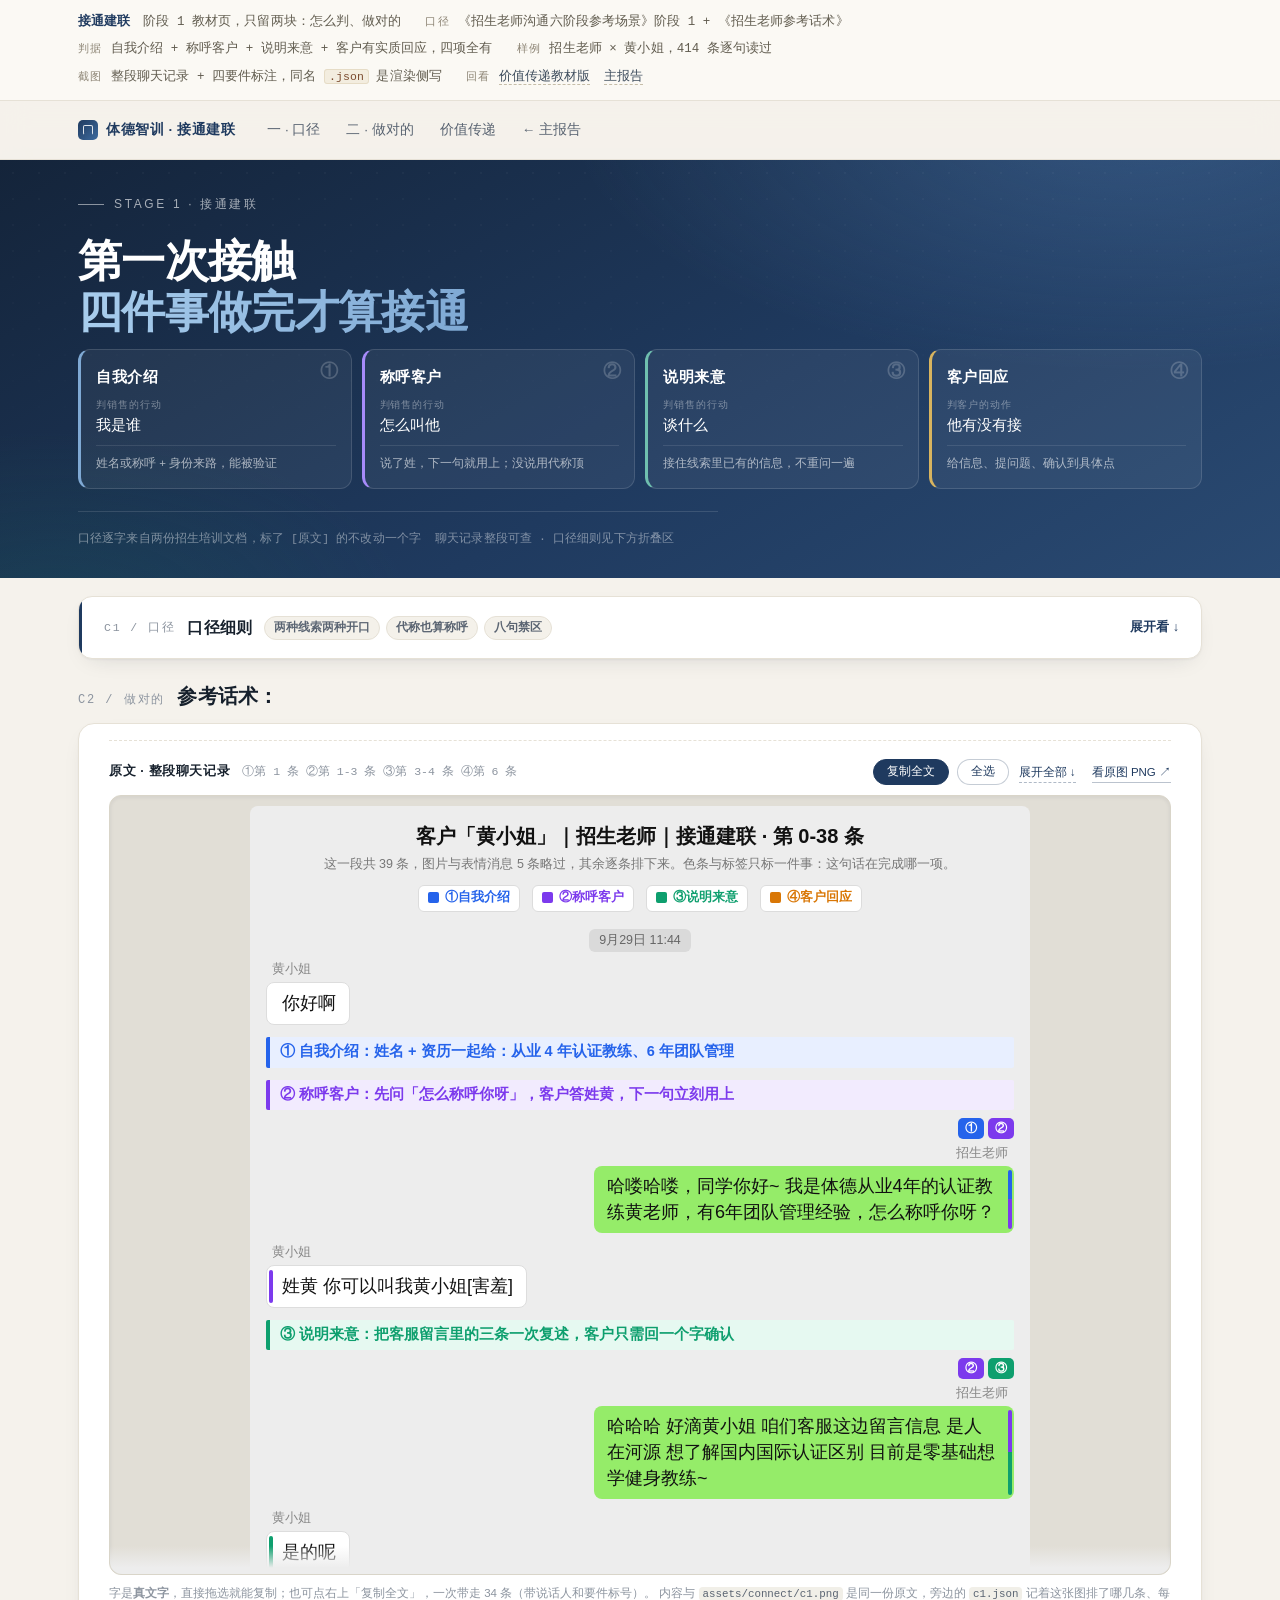
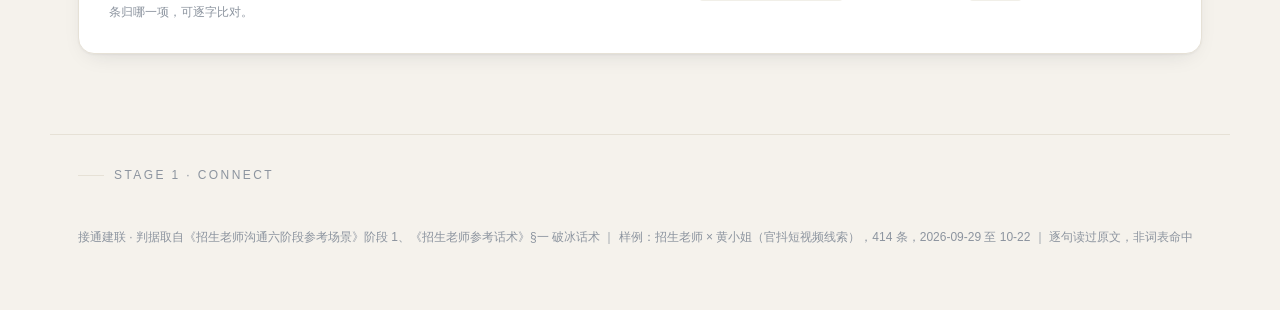
==== index.html @ c27f4624 "chore: 初始提交，包含案例展示页面与素材" ====
<!DOCTYPE html>
<html lang="zh-CN">
<head>
<meta charset="UTF-8">
<meta name="viewport" content="width=device-width, initial-scale=1">
<title>接通建联｜体德智训 · 阶段 1</title>
<meta name="description" content="接通建联教材版：四要件怎么判（自我介绍 / 称呼客户 / 说明来意 / 客户回应）+ 一组从头看到尾的原文案例，聊天记录整段标色，逐字可查。">
<link rel="stylesheet" href="assets/style.css?v=10">
<link rel="stylesheet" href="assets/manual.css?v=2">
<link rel="stylesheet" href="assets/livechat.css?v=5">
<link rel="stylesheet" href="assets/connect.css?v=4">
</head>
<body>

<div class="prov">
  <div class="prov-in">
    <p><span class="seg"><b>接通建联</b>　阶段 1 教材页，只留两块：怎么判、做对的</span><span class="seg"><em>口径</em>《招生老师沟通六阶段参考场景》阶段 1 + 《招生老师参考话术》</span></p>
    <p><span class="seg"><em>判据</em>自我介绍 + 称呼客户 + 说明来意 + 客户有实质回应，四项全有</span><span class="seg"><em>样例</em>招生老师 × 黄小姐，414 条逐句读过</span></p>
    <p><span class="seg"><em>截图</em>整段聊天记录 + 四要件标注，同名 <code>.json</code> 是渲染侧写</span><span class="seg"><em>回看</em><a href="口径与范本.html">价值传递教材版</a><a href="index.html">主报告</a></span></p>
  </div>
</div>

<nav class="nav">
  <div class="nav-in">
    <div class="nav-brand"><i></i><span>体德智训 · 接通建联</span></div>
    <div class="nav-links">
      <a href="#c-rule">一 · 口径</a>
      <a href="#c-good">二 · 做对的</a>
      <a href="价值传递(可用于案例分享).html"> 价值传递</a>
      <a href="index.html">← 主报告</a>
    </div>
  </div>
  <div class="nav-progress"></div>
</nav>

<header class="hero hero-c">
  <div class="hero-in">
    <div class="eyebrow">Stage 1 · 接通建联</div>
    <h1>第一次接触<br><em>四件事做完才算接通</em></h1>
    <p class="sub"></p>
    <div class="stage4">      <div class="st s1"><span class="stn">①</span><b>自我介绍</b>
        <span class="stk">判销售的行动</span><p>我是谁</p>
        <span class="stq">姓名或称呼 + 身份来路，能被验证</span></div>
      <div class="st s2"><span class="stn">②</span><b>称呼客户</b>
        <span class="stk">判销售的行动</span><p>怎么叫他</p>
        <span class="stq">说了姓，下一句就用上；没说用代称顶</span></div>
      <div class="st s3"><span class="stn">③</span><b>说明来意</b>
        <span class="stk">判销售的行动</span><p>谈什么</p>
        <span class="stq">接住线索里已有的信息，不重问一遍</span></div>
      <div class="st s4"><span class="stn">④</span><b>客户回应</b>
        <span class="stk">判客户的动作</span><p>他有没有接</p>
        <span class="stq">给信息、提问题、确认到具体点</span></div>
    </div>
    <div class="hero-meta"><span>口径逐字来自两份招生培训文档，标了 [原文] 的不改动一个字</span><span>聊天记录整段可查 · 口径细则见下方折叠区</span></div>
  </div>
</header>

<section class="sec" id="c-rule">
<details class="cc-fold rv" id="ccFold">
<summary class="cc-fold-sum">
<span class="ccf-no">C1 / 口径</span>
<span class="ccf-t">口径细则</span>
<span class="ccf-chips"><b>两种线索两种开口</b><b>代称也算称呼</b><b>八句禁区</b></span>
<span class="ccf-act"><span class="t1">展开看 ↓</span><span class="t2">收起 ↑</span></span>
</summary>
<div class="cc-fold-body">

<div class="rv cc-part">
  <h3>两种线索，两种开口</h3>
  <p>两类线索的差别只有一处：<b>开口时「已知信息」的多少</b>。用错类型最典型的症状，
  就是客户已经说过三遍的信息被问第四遍。</p>

  <div class="cc-lead2">
    <div class="l2"><span class="l2t">直接线索 · 陌生</span>
      <p class="l2q">哈喽，你好！我是体德从业7年的健身教练x老师，有一线带训+健身房管理经验，国职+NASM双认证教练，怎么称呼你啊 同学？</p>
      <p class="l2q">哈喽，你好！我是体德智训负责招生+就业指导的x老师，看到你有咨询意向，咱们主要是想了解这边的环境、课程内容、证书区别、价格、吃住安排、还是就业方面呢？我先挑你感兴趣的讲。</p>
      <p class="l2n">自我介绍带资历 + 问称呼 + 给选项让客户挑切入点，①②③ 全靠这一句立起来。</p></div>
    <div class="l2 l2b"><span class="l2t">私域转接 · 已聊过</span>
      <p class="l2q">先看转接前的聊天记录。顺着用户原有意向承接沟通，不要重复问用户已经说过的信息，不从头开始打招呼问好，有前端沟通的铺垫可直入主题。</p>
      <p class="l2n">③ 的重点变成<b>复述已知 + 确认</b>，不是问一遍。两类都要说明来意，
      但说什么算说明来意不一样。</p></div>
  </div>
</div>

<div class="rv cc-part">
  <h3>客户不报名字：代称也算称呼</h3>
  <p>② 判的是<b>「有没有给客户一个称呼」</b>，不是「有没有问到真名」。问了客户不肯说、或者回一句「随便」，
  再追就成了盘问。这时换一个代称接着聊，② 照样成立。</p>

  <ul class="cc-alias">
    <li>同学</li><li>铁子</li><li>好兄弟</li><li>宝子</li><li>姐妹</li>
  </ul>

  <div class="cc-vs">
    <div class="vs vs-y"><span class="vst">算</span>
      <p>客户没给名字（或只说「随便」），销售用一个代称<b>从头叫到尾</b></p></div>
    <div class="vs vs-n"><span class="vst">不算</span>
      <p>客户说了「姓黄」，下一句还叫「同学」——<b>没接住客户给的信息</b></p></div>
  </div>

  <p class="cc-fine">代称只顶替<b>「客户没说」</b>这一种情况；说过了就必须用上，这是 ② 的要害。
  全程只用同一个，一句「宝子」一句「姐妹」来回换，显得没在听；选词跟客户的年纪、语气对上即可——
  「铁子」「好兄弟」偏熟络，「同学」「宝子」「姐妹」偏轻。<br>
  <b>来源</b>：这一条是 2026-11-10 补充确认的团队口径，两份培训文档里没有原文，按约定执行。</p>
</div>

<div class="rv cc-part">
  <h3>八句禁区</h3>
  <p>文档原话：这类话术带有催促、质问感，容易给陌生客户造成压迫感，引发反感、拉黑，
  新人尤其注意避开。开场与客户沉默唤醒，都要规避。</p>
  <ul class="cc-ban">
    <li>喂喂喂，还了解吗？</li>
    <li>吱一声啊</li>
    <li>还在吗</li>
    <li>说句话呀</li>
    <li>在不在？看到回一下</li>
    <li>怎么不说话了？还考虑吗？</li>
    <li class="b2">发 无语 / 流汗 / 狗头 等不礼貌的表情</li>
  </ul>
  <p class="cc-fine">原文列了 6 句 + 一类表情。判违规看的是<b>意图</b>不是原句——
  「在吗」「哈喽？」「？？」这类追问同一件事的，都属于同一类。这一条是<b>一票否决</b>性质：
  四要件全齐但用了禁区话术，不算做得好。</p>
</div>
</div>
</details>
</section>

<section class="sec" id="c-good">
<div class="sec-head rv"><div class="sec-no">C2 / 做对的</div>
<h2>参考话术：</h2></div>




<article id="c1" class="qcard cc-case rv">

<figure class="mcase-shot cclive" id="live1">
<input type="checkbox" id="sw1" class="swchk">
<div class="shotbar"><span class="sbt">原文 · 整段聊天记录</span><span class="sbd">①第 1 条 ②第 1-3 条 ③第 3-4 条 ④第 6 条</span>
<a class="shotopen" href="assets/connect/c1.png" target="_blank" rel="noopener">看原图 PNG ↗</a>
<div class="cl-tools">
<button type="button" class="lcb lcb1" data-lc="chat1">复制全文</button>
<button type="button" class="lcb" data-lcsel="chat1">全选</button>
<label class="swtoggle" for="sw1"><span class="t1">展开全部 ↓</span><span class="t2">收起 ↑</span></label>
</div></div>
<div class="cl-wrap"><div class="shotwin"><div class="cl-chat" id="chat1" data-cc-head="招生老师 × 黄小姐｜接通建联 · 第 0-38 条（34 条原文）&#10;〔①②③④ = 自我介绍／称呼客户／说明来意／客户回应〕">
<div class="cl-title">客户「黄小姐」｜招生老师｜接通建联 · 第 0-38 条</div>
<div class="cl-sub">这一段共 39 条，图片与表情消息 5 条略过，其余逐条排下来。色条与标签只标一件事：这句话在完成哪一项。</div>
<div class="cl-legend"><span class="cl-lg"><i style="background:#2563EB"></i><b style="color:#2563EB">①自我介绍</b></span><span class="cl-lg"><i style="background:#7C3AED"></i><b style="color:#7C3AED">②称呼客户</b></span><span class="cl-lg"><i style="background:#0E9F6E"></i><b style="color:#0E9F6E">③说明来意</b></span><span class="cl-lg"><i style="background:#D97706"></i><b style="color:#D97706">④客户回应</b></span></div>
<div class="cl-body">
<div class="cl-time"><span>9月29日 11:44</span></div>
<div class="cl-msg c" data-who="黄小姐" data-k=""><div class="cl-nm">黄小姐</div><div class="cl-bub"><i class="cl-bar" style="background:transparent"></i><span class="cl-txt">你好啊</span></div></div>
<div class="cl-band" style="background:#E8EFFF;border-left-color:#2563EB;color:#2563EB">① 自我介绍：姓名 + 资历一起给：从业 4 年认证教练、6 年团队管理</div>
<div class="cl-band" style="background:#F2EBFE;border-left-color:#7C3AED;color:#7C3AED">② 称呼客户：先问「怎么称呼你呀」，客户答姓黄，下一句立刻用上</div>
<div class="cl-msg s" data-who="招生老师" data-k="12"><div class="cl-chips"><span class="cl-chip" style="background:#2563EB">①</span><span class="cl-chip" style="background:#7C3AED">②</span></div><div class="cl-nm">招生老师</div><div class="cl-bub"><i class="cl-bar" style="background:linear-gradient(#2563EB 0 50%,#7C3AED 50% 100%)"></i><span class="cl-txt">哈喽哈喽，同学你好~ 我是体德从业4年的认证教练黄老师，有6年团队管理经验，怎么称呼你呀？</span></div></div>
<div class="cl-msg c" data-who="黄小姐" data-k="2"><div class="cl-nm">黄小姐</div><div class="cl-bub"><i class="cl-bar" style="background:#7C3AED"></i><span class="cl-txt">姓黄 你可以叫我黄小姐[害羞]</span></div></div>
<div class="cl-band" style="background:#E6F9F1;border-left-color:#0E9F6E;color:#0E9F6E">③ 说明来意：把客服留言里的三条一次复述，客户只需回一个字确认</div>
<div class="cl-msg s" data-who="招生老师" data-k="23"><div class="cl-chips"><span class="cl-chip" style="background:#7C3AED">②</span><span class="cl-chip" style="background:#0E9F6E">③</span></div><div class="cl-nm">招生老师</div><div class="cl-bub"><i class="cl-bar" style="background:linear-gradient(#7C3AED 0 50%,#0E9F6E 50% 100%)"></i><span class="cl-txt">哈哈哈 好滴黄小姐 咱们客服这边留言信息 是人在河源 想了解国内国际认证区别 目前是零基础想学健身教练~</span></div></div>
<div class="cl-msg c" data-who="黄小姐" data-k="3"><div class="cl-nm">黄小姐</div><div class="cl-bub"><i class="cl-bar" style="background:#0E9F6E"></i><span class="cl-txt">是的呢</span></div></div>
<div class="cl-msg s" data-who="招生老师" data-k=""><div class="cl-nm">招生老师</div><div class="cl-bub"><i class="cl-bar" style="background:transparent"></i><span class="cl-txt">可以呢 你平时有健身的习惯不？健身多久啦~</span></div></div>
<div class="cl-band" style="background:#FFF4DF;border-left-color:#D97706;color:#D97706">④ 客户回应：不是「嗯哦」，是确认完自己抛出问题</div>
<div class="cl-msg c" data-who="黄小姐" data-k="4"><div class="cl-chips"><span class="cl-chip" style="background:#D97706">④</span></div><div class="cl-nm">黄小姐</div><div class="cl-bub"><i class="cl-bar" style="background:#D97706"></i><span class="cl-txt">你们从零基础到拿证需要多久</span></div></div>
<div class="cl-note">【结论】四要件在开场 6 句内全部成立：第 1 句自我介绍 + 问称呼，第 3 句用上客户给的姓、同时把留言三条复述确认，第 6 句客户自己抛问题——建联结束，需求沟通开始。</div>
</div>
</div></div><i class="cl-fade" aria-hidden="true"></i></div>
<div class="qshot-cap">字是<b>真文字</b>，直接拖选就能复制；也可点右上「复制全文」，一次带走 34 条（带说话人和要件标号）。
内容与 <code>assets/connect/c1.png</code> 是同一份原文，旁边的 <code>c1.json</code> 记着这张图排了哪几条、每条归哪一项，可逐字比对。</div>
</figure>
</article>

</section>

<footer class="foot">
  <div class="eyebrow">Stage 1 · Connect</div>
  <p>接通建联 · 判据取自《招生老师沟通六阶段参考场景》阶段 1、《招生老师参考话术》§一 破冰话术 ｜ 样例：招生老师 × 黄小姐（官抖短视频线索），414 条，2026-09-29 至 10-22 ｜ 逐句读过原文，非词表命中</p>
</footer>

<div class="lb" id="lb">
  <button class="lb-close" aria-label="关闭">×</button>
  <img id="lbImg" alt="">
  <div class="lb-cap" id="lbCap"></div>
</div>

<script src="assets/app.js?v=10"></script>
<script src="assets/livechat.js?v=5"></script>
<script>
/* 顶部导航「一 · 口径」指向 #c-rule，而那一块默认是折着的。
   点导航要能直接看到内容，所以落到这个锚点时自动展开一次；
   手动收起后不再抢着打开（只在 hash 变化时触发）。 */
(function () {
  var d = document.getElementById('ccFold');
  if (!d) return;
  function sync() {
    if (location.hash === '#c-rule') d.open = true;
  }
  sync();
  window.addEventListener('hashchange', sync);
})();
</script>
</body>
</html>
---- assets/style.css ----
/* 体德智训 · 销售对话质检报告 */
:root {
  --bg: #F5F2EC;
  --paper: #FFFFFF;
  --ink: #16202C;
  --ink2: #5A6472;
  --ink3: #8C949F;
  --navy: #1F3A5F;
  --navy2: #2C527F;
  --red: #A33F31;
  --redbg: #FAF0ED;
  --green: #17695F;
  --greenbg: #ECF4F1;
  --amber: #8A6A1F;
  --amberbg: #FBF4E4;
  --line: #E6E1D6;
  --line2: #EFEBE2;
  --shadow: 0 1px 2px rgba(22,32,44,.04), 0 8px 24px -12px rgba(22,32,44,.18);
  --radius: 14px;
  --mono: "SF Mono", "JetBrains Mono", Consolas, "Courier New", monospace;
}

* { box-sizing: border-box; }

html { scroll-behavior: smooth; scroll-padding-top: 76px; }

body {
  margin: 0;
  overflow-x: hidden;
  background: var(--bg);
  color: var(--ink);
  font-family: "PingFang SC", "Hiragino Sans GB", "Microsoft YaHei", "Source Han Sans SC", "Noto Sans CJK SC", sans-serif;
  font-size: 15px;
  line-height: 1.75;
  -webkit-font-smoothing: antialiased;
  text-rendering: optimizeLegibility;
}

::selection { background: #C9D8E8; }

/* ---------- 顶部导航 ---------- */
.nav {
  position: sticky; top: 0; z-index: 60;
  background: rgba(245,242,236,.86);
  backdrop-filter: saturate(180%) blur(14px);
  -webkit-backdrop-filter: saturate(180%) blur(14px);
  border-bottom: 1px solid var(--line);
}
.nav-in {
  max-width: 1180px; margin: 0 auto; padding: 0 28px;
  height: 58px; display: flex; align-items: center; gap: 8px; min-width: 0;
}
.nav-brand {
  font-size: 13.5px; font-weight: 700; letter-spacing: .04em;
  color: var(--navy); white-space: nowrap; margin-right: 12px;
  display: flex; align-items: center; gap: 8px; flex: 0 0 auto;
}
.nav-brand i {
  width: 20px; height: 20px; border-radius: 5px; display: inline-block;
  background: linear-gradient(135deg, var(--navy), #3E6B9E);
  position: relative;
}
.nav-brand i::after {
  content: ""; position: absolute; inset: 5px; border-radius: 2px;
  border: 1.5px solid rgba(255,255,255,.85); border-bottom-color: transparent;
}
.nav-links { display: flex; gap: 2px; overflow-x: auto; scrollbar-width: none; min-width: 0; flex: 1 1 auto; }
.nav-links::-webkit-scrollbar { display: none; }
.nav-links a {
  font-size: 13.5px; color: var(--ink2); text-decoration: none;
  padding: 6px 12px; border-radius: 8px; white-space: nowrap;
  transition: background .18s, color .18s;
}
.nav-links a:hover { background: rgba(31,58,95,.07); color: var(--navy); }
.nav-links a.on { background: var(--navy); color: #fff; }
.nav-progress {
  position: absolute; left: 0; bottom: -1px; height: 2px;
  background: linear-gradient(90deg, var(--navy), #5B8CC4);
  width: 0; transition: width .1s linear;
}

/* ---------- 封面 ---------- */
.hero {
  position: relative; overflow: hidden;
  background:
    radial-gradient(900px 420px at 88% -12%, rgba(107,158,214,.28), transparent 62%),
    radial-gradient(600px 300px at 4% 108%, rgba(23,105,95,.22), transparent 60%),
    linear-gradient(150deg, #14243A 0%, #1F3A5F 58%, #2A4A72 100%);
  color: #fff;
  padding: 86px 28px 74px;
}
.hero::before {
  content: ""; position: absolute; inset: 0;
  background-image: radial-gradient(rgba(255,255,255,.16) 1px, transparent 1px);
  background-size: 26px 26px; opacity: .35;
  mask-image: linear-gradient(180deg, rgba(0,0,0,.6), transparent 72%);
  -webkit-mask-image: linear-gradient(180deg, rgba(0,0,0,.6), transparent 72%);
}
.hero-in { position: relative; max-width: 1124px; margin: 0 auto; }
.eyebrow {
  font-size: 12px; letter-spacing: .22em; text-transform: uppercase;
  color: rgba(255,255,255,.62); margin-bottom: 20px;
  display: flex; align-items: center; gap: 10px;
}
.eyebrow::before {
  content: ""; width: 26px; height: 1px; background: rgba(255,255,255,.5);
}
.hero h1 {
  font-size: clamp(34px, 4.4vw, 54px); line-height: 1.16; margin: 0 0 20px;
  font-weight: 800; letter-spacing: -.015em;
}
.hero h1 em {
  font-style: normal; color: #9DC3E8;
  background: linear-gradient(90deg, #A8CDED, #7FA9D4);
  -webkit-background-clip: text; background-clip: text; -webkit-text-fill-color: transparent;
}
.hero .sub {
  font-size: 16.5px; line-height: 1.85; color: rgba(255,255,255,.76);
  max-width: 640px; margin: 0 0 40px;
}
.hero-stats {
  display: grid; grid-template-columns: repeat(4, 1fr); gap: 1px;
  background: rgba(255,255,255,.14); border: 1px solid rgba(255,255,255,.14);
  border-radius: 12px; overflow: hidden; max-width: 760px;
}
.hero-stats div {
  background: rgba(10,22,38,.42); padding: 20px 22px;
}
.hero-stats b {
  display: block; font-size: 30px; font-weight: 800; letter-spacing: -.02em;
  font-variant-numeric: tabular-nums; line-height: 1.2; color: #fff;
}
.hero-stats span { font-size: 12.5px; color: rgba(255,255,255,.6); letter-spacing: .04em; }
.hero-quote {
  margin-top: 46px; padding-left: 20px; border-left: 2px solid rgba(157,195,232,.55);
  font-size: 17px; line-height: 1.9; color: rgba(255,255,255,.92); max-width: 700px;
}
.hero-quote b { color: #fff; font-weight: 700; }
.hero-meta {
  margin-top: 30px; padding-top: 18px; border-top: 1px solid rgba(255,255,255,.12);
  font-size: 11.5px; color: rgba(255,255,255,.44); line-height: 1.9;
  font-family: var(--mono); letter-spacing: .01em; max-width: 640px;
  display: flex; gap: 14px; flex-wrap: wrap;
}
.hero-meta span { white-space: nowrap; }

/* ---------- 章节 ---------- */
.sec { max-width: 1180px; margin: 0 auto; padding: 76px 28px 20px; }
.sec-head { margin-bottom: 34px; }
.sec-no {
  font-family: var(--mono); font-size: 12px; letter-spacing: .16em;
  color: var(--ink3); margin-bottom: 10px;
}
.sec h2 {
  font-size: clamp(25px, 2.6vw, 33px); margin: 0 0 12px; font-weight: 800;
  letter-spacing: -.01em; line-height: 1.3; color: var(--ink);
}
.sec .lead {
  font-size: 15.5px; color: var(--ink2); max-width: 780px; margin: 0;
  line-height: 1.9;
}
.sec .lead strong { color: var(--navy); font-weight: 700; }

/* ---------- 通用卡片 ---------- */
.card {
  background: var(--paper); border: 1px solid var(--line);
  border-radius: var(--radius); box-shadow: var(--shadow);
}

/* ---------- 复核方法 ---------- */
.method { display: grid; grid-template-columns: repeat(3, 1fr); gap: 16px; margin-bottom: 26px; }
.method .card { padding: 24px 22px; position: relative; overflow: hidden; }
.method .card::before {
  content: attr(data-n);
  position: absolute; right: 14px; top: 2px;
  font-family: var(--mono); font-size: 54px; font-weight: 700;
  color: var(--navy); opacity: .06; line-height: 1;
}
.method h4 { margin: 0 0 8px; font-size: 15px; color: var(--navy); font-weight: 700; }
.method p { margin: 0; font-size: 13.5px; color: var(--ink2); line-height: 1.8; }

.revoke {
  background: var(--greenbg); border: 1px solid #CFE3DD; border-radius: var(--radius);
  padding: 22px 24px; margin-bottom: 8px;
}
.revoke h4 {
  margin: 0 0 6px; font-size: 14px; color: var(--green); font-weight: 700;
  display: flex; align-items: center; gap: 8px;
}
.revoke h4 .badge {
  background: var(--green); color: #fff; font-size: 11px; padding: 2px 8px;
  border-radius: 20px; font-weight: 600; letter-spacing: .04em;
}
.revoke p { margin: 0; font-size: 13.5px; color: #37544F; line-height: 1.85; }
.revoke ul { margin: 12px 0 0; padding: 0; list-style: none; display: grid; gap: 7px; }
.revoke li { font-size: 13px; color: #3A5B55; line-height: 1.72; padding-left: 18px; position: relative; }
.revoke li::before {
  content: "✓"; position: absolute; left: 0; top: 0; color: var(--green); font-weight: 700;
}
.revoke li b { color: #16443E; }

/* ---------- 问题点分布 ---------- */
.dist-legend {
  display: flex; gap: 18px; align-items: center; font-size: 12px; color: var(--ink3);
  margin: 0 0 14px; flex-wrap: wrap;
}
.dist-legend i {
  display: inline-block; width: 10px; height: 10px; border-radius: 3px; margin-right: 6px;
  vertical-align: -1px;
}
.dist-legend .a { background: linear-gradient(90deg, #8E3A2C, #B9543F); }
.dist-legend .b { background: linear-gradient(90deg, #2E5A8A, #4A7CB0); }
.dist { display: grid; grid-template-columns: 1fr; gap: 8px; margin: 8px 0 30px; }
.dist-row { display: grid; grid-template-columns: 240px 1fr 44px; align-items: center; gap: 14px; }
.dist-row .nm { font-size: 13px; color: var(--ink2); text-align: right; white-space: nowrap; overflow: hidden; text-overflow: ellipsis; }
.dist-row .nm b { color: var(--ink); font-weight: 700; }
.dist-bar { height: 26px; border-radius: 5px; background: var(--line2); overflow: hidden; position: relative; }
.dist-bar i {
  display: block; height: 100%; border-radius: 5px;
  background: linear-gradient(90deg, #2E5A8A, #4A7CB0);
}
.dist-row.hi .dist-bar i { background: linear-gradient(90deg, #8E3A2C, #B9543F); }
.dist-row .vv { font-family: var(--mono); font-size: 13px; font-weight: 700; color: var(--navy); text-align: right; }
.dist-row.hi .vv { color: var(--red); }

/* ---------- 问题点卡片 ---------- */
.plist { display: grid; gap: 14px; }
.pcard { background: var(--paper); border: 1px solid var(--line); border-radius: var(--radius); overflow: hidden; box-shadow: var(--shadow); }
.pcard-h {
  display: grid; grid-template-columns: 56px 1fr auto 26px; align-items: center; gap: 14px;
  padding: 18px 22px; cursor: pointer; user-select: none;
  transition: background .18s;
}
.pcard-h:hover { background: #FBFAF6; }
.pid {
  font-family: var(--mono); font-size: 13px; font-weight: 700; color: #fff;
  background: var(--navy); border-radius: 7px; text-align: center; padding: 5px 0;
  letter-spacing: .02em;
}
.pcard.sev1 .pid { background: var(--red); }
.ptitle { font-size: 16px; font-weight: 700; color: var(--ink); line-height: 1.5; }
.pmeta { display: flex; gap: 8px; align-items: center; flex-wrap: wrap; margin-top: 5px; }
.chip {
  font-size: 11.5px; padding: 2px 9px; border-radius: 20px;
  background: #EFF2F6; color: var(--navy2); font-weight: 600; letter-spacing: .02em;
}
.chip.red { background: #F7E9E6; color: var(--red); }
.chip.gray { background: #F1EFE9; color: var(--ink2); font-weight: 500; }
.pcount { font-family: var(--mono); font-size: 22px; font-weight: 700; color: var(--navy); white-space: nowrap; }
.pcount s { font-size: 11px; text-decoration: none; color: var(--ink3); font-family: inherit; font-weight: 500; margin-left: 3px; }
.pcard.sev1 .pcount { color: var(--red); }
.pcaret {
  width: 22px; height: 22px; border-radius: 50%; background: #F1EFE9;
  display: grid; place-items: center; color: var(--ink2); font-size: 11px;
  transition: transform .25s, background .2s;
}
.pcard.open .pcaret { transform: rotate(180deg); background: var(--navy); color: #fff; }
.pbody { display: none; padding: 0 22px 22px; border-top: 1px solid var(--line2); }
.pcard.open .pbody { display: block; animation: fade .32s ease; }
@keyframes fade { from { opacity: 0; transform: translateY(-4px); } to { opacity: 1; transform: none; } }

.judge {
  font-size: 13px; color: var(--ink2); background: #FBF9F4;
  border-left: 3px solid #D8CFB9; border-radius: 0 8px 8px 0;
  padding: 12px 16px; margin: 16px 0 18px; line-height: 1.85;
}
.judge b { color: var(--navy); }

.case { display: grid; grid-template-columns: 1fr 300px; gap: 22px; padding: 16px 0; border-top: 1px dashed var(--line); align-items: start; }
.case:first-of-type { border-top: none; }
.case > div:first-child { align-self: center; }
.case-meta { display: flex; align-items: center; gap: 10px; margin-bottom: 7px; flex-wrap: wrap; }
.case-no { font-family: var(--mono); font-size: 11.5px; font-weight: 700; color: #fff; background: #7E8A99; padding: 2px 7px; border-radius: 5px; }
.case-who { font-size: 12.5px; color: var(--ink2); line-height: 1.65; word-break: break-word; min-width: 0; }
.case-who b { color: var(--ink); font-weight: 600; }
.cid {
  font-family: var(--mono); font-size: 11px; font-weight: 700; letter-spacing: .02em;
  color: #1F4E79; background: #E9F0F8; border: 1px solid #C9DAEC;
  padding: 1.5px 7px; border-radius: 5px; margin-left: 9px;
  white-space: nowrap; vertical-align: 2px; cursor: help;
}
.cid.warn { color: #8A6318; background: #FBF3E2; border: 1px dashed #E3CFA4; }
.cid.none { color: #8A8A8A; background: #F1F0EC; border: 1px solid #DEDBD3; font-weight: 600; }
.lvl {
  font-size: 11px; font-weight: 700; letter-spacing: .02em; font-family: inherit;
  padding: 1.5px 7px; border-radius: 5px; margin-left: 6px; white-space: nowrap;
  vertical-align: 2px; border: 1px solid transparent;
}
.lvl[data-lv="A"] { color: #2C6B3F; background: #E8F1E4; border-color: #CBE0C4; }
.lvl[data-lv="B"] { color: #1F4E79; background: #E9F0F8; border-color: #C9DAEC; }
.lvl[data-lv="C"] { color: #6B6355; background: #F3F1EA; border-color: #E2DDD0; }
.lvl[data-lv="D"] { color: #A33F31; background: #F7ECEA; border-color: #EBD3CE; }

.case-txt { font-size: 13.5px; line-height: 1.9; color: #2C3644; margin: 0; }
.case-txt mark { background: #FBEDE9; color: var(--red); padding: 0 2px; border-radius: 2px; }
.case-shot {
  border: 1px solid var(--line); border-radius: 10px; overflow: hidden;
  cursor: zoom-in; background: #F8F7F3; position: relative; max-height: 200px;
}
.case-shot::before {
  content: ""; position: absolute; left: 0; right: 0; bottom: 0; height: 64px; z-index: 1;
  background: linear-gradient(180deg, rgba(248,247,243,0), rgba(248,247,243,.92));
  pointer-events: none;
}
.case-shot img { display: block; width: 100%; height: auto; }
.case-shot::after {
  content: "点击放大"; position: absolute; right: 8px; bottom: 8px;
  font-size: 10.5px; color: #fff; background: rgba(22,32,44,.62);
  padding: 2px 7px; border-radius: 4px; opacity: 0; transition: opacity .2s;
}
.case-shot:hover::after { opacity: 1; }

/* ---------- 六阶段 ---------- */
.stages { display: grid; grid-template-columns: repeat(6, 1fr); gap: 16px; margin-bottom: 34px; }
.stage { position: relative; padding: 0; }
.stage-in {
  background: var(--paper); border: 1px solid var(--line); border-radius: 12px;
  padding: 18px 14px 16px; height: 100%; position: relative;
  box-shadow: 0 1px 2px rgba(22,32,44,.04);
}
.stage:not(:last-child) .stage-in::after {
  content: ""; position: absolute; right: -12px; top: 50%; width: 7px; height: 7px;
  border-top: 1.6px solid #B9C2CD; border-right: 1.6px solid #B9C2CD;
  transform: translateY(-50%) rotate(45deg); z-index: 2;
}
.stage-no { font-family: var(--mono); font-size: 11px; color: var(--ink3); letter-spacing: .1em; }
.stage-nm { font-size: 14.5px; font-weight: 700; color: var(--navy); margin: 4px 0 12px; }
.stage-n { font-size: 25px; font-weight: 800; color: var(--ink); font-variant-numeric: tabular-nums; line-height: 1; }
.stage-n s { font-size: 11.5px; font-weight: 500; color: var(--ink3); text-decoration: none; margin-left: 4px; }
.stage-drop { font-size: 11.5px; color: var(--red); margin-top: 6px; font-weight: 600; }
.stage-drop.zero { color: var(--ink3); font-weight: 500; }
.stage-desc { font-size: 11.5px; color: var(--ink2); line-height: 1.65; margin-top: 10px; padding-top: 10px; border-top: 1px dashed var(--line); }

/* ---------- 漏斗 ---------- */
.funnel { background: var(--paper); border: 1px solid var(--line); border-radius: var(--radius); padding: 30px 32px 26px; box-shadow: var(--shadow); margin-bottom: 30px; }
.funnel h3 { margin: 0 0 4px; font-size: 15px; color: var(--ink); font-weight: 700; }
.funnel .hint { font-size: 12.5px; color: var(--ink3); margin: 0 0 24px; }
.fn-row { display: grid; grid-template-columns: 150px 1fr 76px; align-items: center; gap: 16px; margin-bottom: 9px; }
.fn-lbl { font-size: 13px; color: var(--ink2); text-align: right; }
.fn-lbl b { color: var(--ink); font-weight: 700; }
.fn-track { height: 34px; background: #F4F2EC; border-radius: 6px; position: relative; overflow: hidden; }
.fn-fill {
  height: 100%; border-radius: 6px;
  background: linear-gradient(90deg, #234672, #3F6F9F);
  display: flex; align-items: center; justify-content: flex-end;
  color: #fff; font-size: 13px; font-weight: 700; padding-right: 12px;
  font-variant-numeric: tabular-nums;
}
.fn-row.last .fn-fill { background: linear-gradient(90deg, #17695F, #2C8B7E); }
.fn-drop { font-size: 12px; color: var(--red); font-weight: 600; font-variant-numeric: tabular-nums; }
.fn-drop.zero { color: var(--ink3); font-weight: 500; }
.funnel .note {
  margin: 18px 0 0; padding-top: 16px; border-top: 1px dashed var(--line);
  font-size: 13px; color: var(--ink2); line-height: 1.85;
}
.funnel .note b { color: var(--red); }

/* ---------- 结论卡 ---------- */
.concl { display: grid; grid-template-columns: repeat(3, 1fr); gap: 18px; margin-bottom: 36px; }
.concl .card { padding: 26px 24px; display: flex; flex-direction: column; }
.concl .tag { font-family: var(--mono); font-size: 11px; letter-spacing: .1em; color: var(--ink3); margin-bottom: 12px; }
.concl h3 { font-size: 16.5px; margin: 0 0 14px; color: var(--ink); line-height: 1.55; font-weight: 700; }
.concl h3 em { font-style: normal; color: var(--red); }
.concl .big {
  font-size: 40px; font-weight: 800; line-height: 1; letter-spacing: -.02em;
  color: var(--navy); font-variant-numeric: tabular-nums; margin-bottom: 4px;
}
.concl .big s { font-size: 13px; text-decoration: none; font-weight: 500; color: var(--ink3); margin-left: 6px; }
.concl p { font-size: 13.5px; color: var(--ink2); line-height: 1.85; margin: 0 0 14px; }
.concl p:last-child { margin-bottom: 0; }
.concl .split {
  display: grid; grid-template-columns: 1fr 1fr; gap: 12px; margin: 4px 0 16px;
  padding: 14px 0; border-top: 1px dashed var(--line); border-bottom: 1px dashed var(--line);
}
.concl .split div { text-align: center; }
.concl .split b { display: block; font-size: 26px; font-weight: 800; color: var(--navy); font-variant-numeric: tabular-nums; line-height: 1.2; }
.concl .split span { font-size: 11.5px; color: var(--ink3); }
.concl .list { margin: 0; padding: 0; list-style: none; display: grid; gap: 8px; }
.concl .list li { font-size: 13px; color: var(--ink2); line-height: 1.8; padding-left: 16px; position: relative; }
.concl .list li::before { content: ""; position: absolute; left: 0; top: 10px; width: 5px; height: 5px; border-radius: 50%; background: #C0C8D2; }
.concl .list li b { color: var(--ink); font-weight: 600; }

/* ---------- 数据表 ---------- */
.tbl-bar { display: flex; align-items: center; gap: 10px; flex-wrap: wrap; margin-bottom: 14px; }
.fbtn {
  border: 1px solid var(--line); background: var(--paper); color: var(--ink2);
  font-size: 12.5px; padding: 6px 13px; border-radius: 20px; cursor: pointer;
  font-family: inherit; transition: all .16s;
}
.fbtn:hover { border-color: #C3CBD5; color: var(--navy); }
.fbtn.on { background: var(--navy); border-color: var(--navy); color: #fff; font-weight: 600; }
.tbl-bar input {
  margin-left: auto; border: 1px solid var(--line); border-radius: 20px;
  background: var(--paper); padding: 7px 16px; font-size: 13px; font-family: inherit;
  color: var(--ink); width: 210px; outline: none;
}
.tbl-bar input:focus { border-color: #9AB3CE; box-shadow: 0 0 0 3px rgba(31,58,95,.07); }
.tbl-wrap { background: var(--paper); border: 1px solid var(--line); border-radius: var(--radius); overflow-x: auto; box-shadow: var(--shadow); }
.tbl-wrap table { min-width: 620px; }
table { width: 100%; border-collapse: collapse; font-size: 13px; }
thead th {
  background: #FBF9F4; text-align: left; padding: 12px 14px; font-weight: 700;
  color: var(--ink2); font-size: 12px; letter-spacing: .03em;
  border-bottom: 1px solid var(--line); white-space: nowrap; position: sticky; top: 0; z-index: 2;
}
tbody td { padding: 11px 14px; border-bottom: 1px solid var(--line2); vertical-align: top; line-height: 1.65; }
tbody tr:hover td { background: #FBFAF6; }
tbody tr:last-child td { border-bottom: none; }
td.cust { font-weight: 700; color: var(--ink); white-space: nowrap; }
td.cust small { display: block; font-weight: 400; color: var(--ink3); font-size: 11px; margin-top: 1px; }
.stg {
  display: inline-block; font-family: var(--mono); font-size: 11px; font-weight: 700;
  padding: 2px 8px; border-radius: 5px; white-space: nowrap;
}
.stg.s6 { background: var(--greenbg); color: var(--green); }
.stg.s5 { background: #EAF1F7; color: var(--navy2); }
.stg.s4 { background: var(--redbg); color: var(--red); }
.stg.s3 { background: var(--amberbg); color: var(--amber); }
.stg.s2, .stg.s0 { background: #F1EFE9; color: var(--ink2); }
td.num { font-variant-numeric: tabular-nums; color: var(--ink2); white-space: nowrap; }
td.num b { color: var(--ink); }
td.tag { color: var(--ink2); }
.tbl-note { font-size: 12px; color: var(--ink3); margin-top: 12px; line-height: 1.8; }
.tbl-empty { padding: 40px; text-align: center; color: var(--ink3); font-size: 13.5px; }

/* ---------- 节奏案例 ---------- */
.rcases { display: grid; grid-template-columns: repeat(2, 1fr); gap: 20px; margin: 34px 0 8px; }
.rcase { background: var(--paper); border: 1px solid var(--line); border-radius: var(--radius); overflow: hidden; box-shadow: var(--shadow); }
.rcase-h { padding: 20px 22px 14px; }
.rcase-kind { font-size: 11px; letter-spacing: .1em; color: var(--red); font-weight: 700; text-transform: uppercase; }
.rcase-h h4 { margin: 6px 0 8px; font-size: 16px; color: var(--ink); line-height: 1.5; font-weight: 700; }
.rcase-h p { margin: 0; font-size: 13px; color: var(--ink2); line-height: 1.85; }
.rcase-shot { border-top: 1px solid var(--line); cursor: zoom-in; background: #F8F7F3; max-height: 420px; overflow: hidden; position: relative; }
.rcase-shot img { width: 100%; display: block; }
.rcase-shot::after {
  content: ""; position: absolute; inset: 0;
  background: linear-gradient(180deg, transparent 74%, rgba(248,247,243,.95));
  pointer-events: none;
}
.zoom-tip {
  position: absolute; right: 12px; top: 12px; z-index: 2;
  background: rgba(22,32,44,.74); color: #fff; font-size: 11.5px;
  padding: 5px 12px; border-radius: 20px; pointer-events: none;
  backdrop-filter: blur(4px);
}
.rcase-ft { padding: 12px 22px 16px; font-size: 12px; color: var(--ink3); border-top: 1px solid var(--line2); }

/* ---------- 优秀片段 ---------- */
.qfun { display: grid; grid-template-columns: repeat(4, 1fr); gap: 12px; margin-bottom: 34px; }
.qfun .step { background: var(--paper); border: 1px solid var(--line); border-radius: 12px; padding: 20px 18px; position: relative; }
.qfun .step:not(:last-child)::after {
  content: "→"; position: absolute; right: -10px; top: 50%; transform: translateY(-50%);
  color: #C3CBD5; font-size: 14px; background: var(--bg); z-index: 2; padding: 0 2px;
}
.qfun .step b { display: block; font-size: 30px; font-weight: 800; color: var(--green); font-variant-numeric: tabular-nums; line-height: 1.1; }
.qfun .step span { font-size: 12.5px; color: var(--ink2); }
.qfun .step:last-child b { color: var(--ink); }

.qwrap { display: grid; gap: 22px; }
.qcard { background: var(--paper); border: 1px solid var(--line); border-radius: 16px; overflow: hidden; box-shadow: var(--shadow); }
.qcard-h { padding: 28px 30px 20px; border-bottom: 1px solid var(--line2); }
.qcard-no {
  display: inline-block; font-family: var(--mono); font-size: 11px; font-weight: 700;
  background: var(--green); color: #fff; padding: 3px 10px; border-radius: 5px;
  letter-spacing: .06em; margin-bottom: 12px;
}
/* 反面卡片：标签改红，和正面卡片一眼区分 */
.qcard.neg .qcard-no { background: var(--red); }
.qcard-h h3 { margin: 0 0 10px; font-size: 21px; line-height: 1.5; font-weight: 800; color: var(--ink); letter-spacing: -.005em; }
.qcard-meta { font-size: 12.5px; color: var(--ink2); font-variant-numeric: tabular-nums; }
.qcard-meta b { color: var(--green); font-weight: 700; }
.qcard-body { display: grid; grid-template-columns: 1fr 330px; gap: 0; }
.qcard-txt { padding: 24px 30px 28px; }
.qblock { margin-bottom: 18px; }
.qblock:last-child { margin-bottom: 0; }
.qlabel {
  font-size: 11.5px; font-weight: 700; letter-spacing: .08em; color: var(--navy);
  margin-bottom: 7px; display: flex; align-items: center; gap: 7px;
}
.qlabel::after { content: ""; flex: 1; height: 1px; background: var(--line2); }
.qlabel.g { color: var(--green); }
.qlabel.r { color: var(--red); }
.qblock p { margin: 0; font-size: 13.8px; line-height: 1.95; color: #2C3644; }
.qblock p + p { margin-top: 12px; }
.qacts { margin: 0; padding: 0; list-style: none; display: grid; gap: 10px; }
.qacts li { display: grid; grid-template-columns: 22px 1fr; gap: 10px; font-size: 13.5px; line-height: 1.9; color: #2C3644; }
.qacts li i {
  font-style: normal; font-family: var(--mono); font-size: 11px; font-weight: 700;
  color: var(--navy); background: #EEF2F7; border-radius: 5px; height: 19px;
  display: grid; place-items: center; margin-top: 3px;
}
.qopp { background: var(--redbg); border-radius: 10px; padding: 14px 16px; }
.qopp p { color: #7A3529; font-size: 13.2px; }
.qreuse { background: var(--greenbg); border-radius: 10px; padding: 14px 16px; }
.qreuse p { color: #1B4F48; font-size: 13.2px; }
.qcard-shot { border-left: 1px solid var(--line2); padding: 20px; background: #FAF9F5; }
.qcard-shot .inner { position: sticky; top: 74px; }
.qcard-shot img { width: 100%; display: block; border: 1px solid var(--line); border-radius: 10px; cursor: zoom-in; background: #fff; }
.qshot-cap { font-size: 11.5px; color: var(--ink3); text-align: center; margin-top: 10px; }

/* ---------- 规律 & 建议 ---------- */
.rules { display: grid; grid-template-columns: repeat(2, 1fr); gap: 16px; margin: 30px 0 0; }
.rules .card { padding: 24px 24px; }
.rules .rn { font-family: var(--mono); font-size: 12px; color: var(--green); font-weight: 700; margin-bottom: 8px; }
.rules h4 { margin: 0 0 8px; font-size: 15px; color: var(--ink); font-weight: 700; line-height: 1.55; }
.rules p { margin: 0; font-size: 13.3px; color: var(--ink2); line-height: 1.85; }

.acts { display: grid; gap: 12px; }
.act { display: grid; grid-template-columns: 74px 1fr; gap: 18px; background: var(--paper); border: 1px solid var(--line); border-radius: 12px; padding: 20px 22px; box-shadow: 0 1px 2px rgba(22,32,44,.03); }
.act .p {
  font-family: var(--mono); font-size: 11.5px; font-weight: 700; color: #fff;
  background: var(--navy); border-radius: 6px; height: 26px; display: grid; place-items: center;
  letter-spacing: -.02em; white-space: nowrap;
}
.act.p4 .p { background: var(--red); }
.act h4 { margin: 0 0 5px; font-size: 14.5px; color: var(--ink); font-weight: 700; }
.act p { margin: 0; font-size: 13.3px; color: var(--ink2); line-height: 1.85; }

.endnote {
  margin: 36px 0 0; padding: 20px 24px; background: #F1EEE6; border-radius: 12px;
  font-size: 12.5px; color: var(--ink2); line-height: 1.9;
}
.endnote b { color: var(--ink); }

footer {
  max-width: 1180px; margin: 60px auto 0; padding: 30px 28px 50px;
  border-top: 1px solid var(--line); display: flex; justify-content: space-between;
  gap: 20px; flex-wrap: wrap; font-size: 12px; color: var(--ink3);
}

/* ---------- 灯箱 ---------- */
.lb {
  position: fixed; inset: 0; z-index: 200; background: rgba(12,18,26,.9);
  display: none; align-items: center; justify-content: center; padding: 34px;
  backdrop-filter: blur(3px);
}
.lb.on { display: flex; }
.lb img { max-width: 100%; max-height: 100%; border-radius: 8px; box-shadow: 0 24px 80px rgba(0,0,0,.5); }
.lb-close {
  position: absolute; top: 20px; right: 24px; width: 40px; height: 40px;
  border-radius: 50%; background: rgba(255,255,255,.14); color: #fff;
  border: none; font-size: 20px; cursor: pointer; line-height: 1;
}
.lb-close:hover { background: rgba(255,255,255,.26); }
.lb-cap { position: absolute; bottom: 18px; left: 0; right: 0; text-align: center; color: rgba(255,255,255,.66); font-size: 12.5px; }

/* ---------- 入场 ---------- */
/* 入场动画已取消：长报告以稳定可读为先，避免任何环境下内容不可见 */
.rv { opacity: 1; }

/* ---------- 响应式 ---------- */
@media (max-width: 1024px) {
  .stages { grid-template-columns: repeat(3, 1fr); gap: 12px; }
  .stage-in::after { display: none; }
  .concl { grid-template-columns: 1fr; }
  .qcard-body { grid-template-columns: 1fr; }
  .qcard-shot { border-left: none; border-top: 1px solid var(--line2); }
  .qcard-shot .inner { position: static; max-width: 360px; margin: 0 auto; }
}
@media (max-width: 760px) {
  body { font-size: 14.5px; }
  .hero { padding: 60px 20px 50px; }
  .hero-stats { grid-template-columns: repeat(2, 1fr); }
  .sec { padding: 52px 20px 10px; }
  .nav-in { padding: 0 16px; }
  .nav-brand span { display: none; }
  .method, .rules, .rcases { grid-template-columns: 1fr; }
  .stages { grid-template-columns: repeat(2, 1fr); }
  .qfun { grid-template-columns: repeat(2, 1fr); }
  .case { grid-template-columns: 1fr; }
  .case-shot { max-width: 300px; }
  .dist-row { grid-template-columns: 120px 1fr 34px; gap: 8px; }
  .dist-row .nm { font-size: 11.5px; }
  .pcard-h { grid-template-columns: 44px 1fr 20px; gap: 10px; padding: 15px 16px; }
  .pcount { display: none; }
  .fn-row { grid-template-columns: 92px 1fr; }
  .fn-drop { display: none; }
  .tbl-bar input { margin-left: 0; width: 100%; }
  .act { grid-template-columns: 1fr; gap: 10px; }
  .act .p { width: 74px; }
}

@media print {
  .nav, .lb { display: none !important; }
  body { background: #fff; }
  .sec { page-break-inside: auto; padding-top: 30px; }
  .pcard .pbody { display: block !important; }

}

/* ---------- 专题：价值传递 ---------- */
.vhead { margin: 68px 0 8px; padding-top: 34px; border-top: 1px solid var(--line); }
.vhead .kick {
  display: inline-flex; align-items: center; gap: 9px;
  font-family: var(--mono); font-size: 11.5px; font-weight: 800;
  letter-spacing: .14em; color: var(--green);
}
.vhead .kick::before { content: ""; width: 24px; height: 2px; background: var(--green); display: inline-block; }
.vhead h3 { margin: 12px 0 12px; font-size: clamp(22px, 2.2vw, 28px); font-weight: 800; letter-spacing: -.01em; line-height: 1.35; color: var(--ink); }
.vhead .lead { font-size: 15px; color: var(--ink2); max-width: 800px; margin: 0; line-height: 1.95; }
.vhead .lead strong { color: var(--navy); font-weight: 700; }

.vgates { display: grid; grid-template-columns: repeat(3, 1fr); gap: 14px; margin: 28px 0 30px; }
.vgate { background: var(--paper); border: 1px solid var(--line); border-radius: 14px; padding: 22px 20px; box-shadow: var(--shadow); }
.vgate b { font-family: var(--mono); font-size: 11px; font-weight: 700; letter-spacing: .1em; color: var(--green); }
.vgate h4 { margin: 8px 0 9px; font-size: 15.5px; font-weight: 800; color: var(--ink); line-height: 1.5; }
.vgate p { margin: 0; font-size: 13px; color: var(--ink2); line-height: 1.85; }

.qcard-tag {
  display: inline-block; font-size: 11px; font-weight: 700; letter-spacing: .06em;
  color: var(--green); background: var(--greenbg); border: 1px solid #CFE3DD;
  padding: 2px 9px; border-radius: 5px; margin-left: 8px; vertical-align: 3px;
}
.qblock.qnote { background: var(--amberbg); border-radius: 10px; padding: 14px 16px; }
.qblock.qnote .qlabel { color: var(--amber); }
.qblock.qnote p { color: #6B5320; font-size: 13px; }

.vwrong { margin-top: 30px; background: #F4F1E9; border: 1px solid #E0D9C8; border-radius: 14px; padding: 22px 24px; }
.vwrong h4 { margin: 0 0 10px; font-size: 14px; color: var(--navy); font-weight: 800; }
.vwrong ul { margin: 0; padding: 0; list-style: none; display: grid; gap: 8px; }
.vwrong li { font-size: 13px; color: #4A4436; line-height: 1.8; padding-left: 18px; position: relative; }
.vwrong li::before { content: "×"; position: absolute; left: 0; top: 0; color: var(--red); font-weight: 800; }
.vwrong li b { color: var(--red); }
.vwrong .foot { margin: 14px 0 0; padding-top: 12px; border-top: 1px solid #E0D9C8; font-size: 13px; color: #4A4436; line-height: 1.85; }
.vwrong .foot b { color: var(--navy); }

@media (max-width: 900px) {
  .vgates { grid-template-columns: 1fr; }
}

/* 未截图的其余案例：一行一个 pill，避免长括号嵌套挤在一起 */
.rest-list { display: flex; flex-wrap: wrap; gap: 8px; margin: 8px 0 0; padding: 0; list-style: none; }
.rest-list li {
  font-size: 12.5px; color: var(--ink2); background: #F7F6F2;
  border: 1px solid var(--line); border-radius: 6px;
  padding: 3px 10px; line-height: 1.7;
}
.rest-list b {
  font-family: var(--mono); font-size: 11.5px; font-weight: 700;
  color: #77838F; margin-right: 7px;
}

.idnote {
  font-size: 11.5px; color: #7A7568; line-height: 1.7;
  background: #FAF7EE; border: 1px solid #EAE3D2; border-radius: 6px;
  padding: 4px 10px; margin-left: auto; max-width: 640px;
}
@media (max-width: 760px) { .idnote { margin-left: 0; max-width: 100%; } }
/* ---------- 顶部概要条：数据来源与依据（交付必填） ---------- */
.prov {
  background: #FBF9F4; border-bottom: 1px solid var(--line);
  font-family: var(--mono);
  font-size: 12.5px; line-height: 1.95; letter-spacing: .005em;
  color: #625D50;
}
.prov-in { max-width: 1180px; margin: 0 auto; padding: 10px 28px 11px; }
.prov p { margin: 0; overflow-wrap: anywhere; }
.prov p + p { margin-top: 3px; }
.prov .seg { display: inline; }
.prov .seg + .seg { margin-left: 24px; }
.prov .nb { white-space: nowrap; }
.prov em {
  font-style: normal; display: inline;
  font-size: 10.5px; letter-spacing: .14em; color: #8C8474; margin-right: 8px;
}

.prov b { color: var(--navy); font-weight: 700; }
.prov code {
  font-family: inherit; font-size: 11.5px; color: #7A4A2E;
  background: #F3EDDF; border: 1px solid #E6DCC6; border-radius: 3px;
  padding: 0 4px;
}
.prov a { color: #3F4E5E; text-decoration: none; border-bottom: 1px dashed #C6BEA9; }
.prov a + a { margin-left: 14px; }
.prov a:hover { color: var(--navy); border-bottom-color: var(--navy); }
@media (max-width: 860px) {
  .prov { font-size: 12px; }
  .prov-in { padding: 8px 18px; }
  .prov .seg { display: block; }
  .prov .seg + .seg { margin-left: 0; margin-top: 2px; }
}
@media print { .prov { background: #fff; } }

/* ── 重点标注：单独拎出来的几组，和统计批分开口径 ───────────────── */
.nav-links a.nav-focus::after {
  content: ""; display: inline-block; width: 5px; height: 5px; border-radius: 50%;
  background: var(--amber); margin-left: 5px; vertical-align: 2px;
}
.focus-bar {
  display: flex; align-items: baseline; gap: 12px; flex-wrap: wrap;
  background: var(--amberbg); border: 1px solid #E6D5A8; border-left: 3px solid var(--amber);
  border-radius: 12px; padding: 13px 18px; margin: 0 0 26px;
}
.focus-bar b {
  font-size: 11.5px; font-weight: 800; letter-spacing: .1em;
  color: var(--amber); white-space: nowrap;
}
.focus-bar span { font-size: 13px; color: #6B5320; line-height: 1.75; }
.focus-bar span b { font-size: 13px; letter-spacing: 0; color: #5A4413; }

.fgrid { display: grid; grid-template-columns: repeat(4, 1fr); gap: 14px; margin-bottom: 30px; }
.fcell {
  background: var(--paper); border: 1px solid var(--line); border-top: 3px solid var(--amber);
  border-radius: 12px; padding: 15px 16px 14px; box-shadow: var(--shadow);
}
.fcell em {
  font-style: normal; font-family: var(--mono); font-size: 10px; font-weight: 700;
  letter-spacing: .1em; color: var(--amber);
}
.fcell h4 { margin: 6px 0 3px; font-size: 16px; font-weight: 800; color: var(--ink); line-height: 1.4; }
.fcell .fwho { font-size: 11.5px; color: var(--ink3); margin: 0 0 8px; }
.fcell p { margin: 0; font-size: 12px; color: var(--ink2); line-height: 1.75; }

.qcard.focus { border-color: #E6D5A8; }
.qcard.focus .qcard-no { background: var(--amber); }
.qcard-tag.focus {
  color: var(--amber); background: var(--amberbg); border: 1px solid #E6D5A8;
  font-size: 11px; font-weight: 700; letter-spacing: .06em;
  padding: 2px 9px; border-radius: 5px; margin-left: 8px; vertical-align: 3px;
  display: inline-block;
}
.qblock.qnext {
  background: #EBF1F8; border-radius: 10px; padding: 14px 16px 15px;
  border-left: 3px solid var(--navy);
}
.qblock.qnext .qlabel { color: var(--navy); }
.qblock.qnext .qlabel::after { background: #D3E0EE; }
.qblock.qnext p { color: #22364D; font-size: 13.2px; }
.qblock.qnext ol { margin: 0; padding-left: 19px; }
.qblock.qnext li { font-size: 13.2px; color: #22364D; line-height: 1.85; margin-bottom: 7px; }
.qblock.qnext li:last-child { margin-bottom: 0; }
.qblock.qnext li b { color: var(--navy); }

/* 卡片只有一列文字时，别把右侧那 330px 空着 */
.qcard-body > .qcard-txt:only-child { grid-column: 1 / -1; }

@media (max-width: 1024px) { .fgrid { grid-template-columns: repeat(2, 1fr); } }
@media (max-width: 640px) { .fgrid { grid-template-columns: 1fr; } }
---- assets/manual.css ----
/* 口径与范本（教材版）增量样式
   只做四件事：顶部三段图例、三项记分牌、卡号按项上色、速查表。
   style.css 里已有的东西一律不动——那份文件被 6 个页面共用。 */

/* ---------- 顶部三段图例 ---------- */
.stage3 {
  display: grid; grid-template-columns: repeat(3, 1fr); gap: 12px;
  margin: 0 0 34px;
}
.stage3 .st {
  position: relative;
  background: rgba(255,255,255,.055);
  border: 1px solid rgba(255,255,255,.13);
  border-left-width: 3px;
  border-radius: 12px;
  padding: 15px 17px 16px;
  min-width: 0;
}
.stage3 .st.s1 { border-left-color: #7FA9D4; }
.stage3 .st.s2 { border-left-color: #6FBFAF; }
.stage3 .st.s3 { border-left-color: #D8B45F; }
.stage3 .stn {
  position: absolute; top: 13px; right: 15px;
  font-size: 19px; line-height: 1; font-weight: 800;
  color: rgba(255,255,255,.2);
}
.stage3 .st b {
  display: block; font-size: 15.5px; font-weight: 800; letter-spacing: .04em;
  color: #fff; margin-bottom: 9px;
}
/* 「客户心里的问题」做成小标签，问题本身单独放大——三张卡等高，
   不必靠字重区分（600 在微软雅黑上是合成粗体，深色小字会糊） */
.stage3 .st .stk {
  display: block; font-size: 10.5px; line-height: 1.4;
  letter-spacing: .1em; color: rgba(255,255,255,.4); margin-bottom: 3px;
}
.stage3 .st p {
  margin: 0 0 10px; font-size: 15px; line-height: 1.45;
  color: #fff; font-weight: 400; letter-spacing: .01em;
}
.stage3 .stq {
  display: block; font-size: 12px; line-height: 1.72; color: rgba(255,255,255,.64);
  padding-top: 9px; border-top: 1px solid rgba(255,255,255,.1);
}

/* ---------- 三项记分牌 ---------- */
.mm {
  display: inline-block; vertical-align: 1px;
  margin-right: 6px; padding: 1px 9px 2px;
  border: 1px solid transparent; border-radius: 999px;
  font-size: 11.5px; font-weight: 700; line-height: 1.55;
  letter-spacing: .01em; white-space: nowrap;
  font-variant-numeric: tabular-nums;
  font-family: var(--mono);
}
.mm:last-child { margin-right: 0; }
.mm.k1 { background: #EDF1F7; color: #1F3A5F; border-color: #D7E0EC; }
.mm.k2 { background: var(--greenbg); color: var(--green); border-color: #D2E3DE; }
.mm.k3 { background: var(--amberbg); color: var(--amber); border-color: #EBDBB6; }
.mm.off { background: #F3F1EA; color: #9A9483; border-color: #E4DFD2; }

/* 卡号按项上色：三项全过=navy、出口=green、落点=amber
   放在 style.css 之后，才能盖掉 .qcard.focus .qcard-no 的琥珀色 */
.qcard.p1 .qcard-no { background: var(--navy); }
.qcard.p2 .qcard-no { background: var(--green); }
.qcard.p3 .qcard-no { background: var(--amber); }

/* ---------- 速查表 ---------- */
.mm-intro {
  margin: 30px 2px 10px; padding-left: 14px;
  border-left: 3px solid var(--navy);
}
.mm-intro h3 {
  margin: 0 0 5px; font-size: 15.5px; font-weight: 800; letter-spacing: .01em;
  color: var(--ink);
}
.mm-intro p {
  margin: 0; font-size: 13px; line-height: 1.75; color: var(--ink2);
}
.mm-intro p b { color: var(--ink); }

.mm-tblwrap { margin-top: 14px; }
/* 固定列宽：不固定的话「做对了什么」那一列会把前四列挤到竖排 */
.mm-tbl { table-layout: fixed; font-size: 13.2px; }
.mm-tbl th:nth-child(1) { width: 122px; }
.mm-tbl th:nth-child(2) { width: 88px; }
.mm-tbl th:nth-child(3) { width: 238px; }
.mm-tbl th:nth-child(4) { width: 170px; }
.mm-tbl th:nth-child(6) { width: 56px; }
.mm-tbl thead th { white-space: nowrap; }
.mm-tbl td { vertical-align: middle; padding-top: 10px; padding-bottom: 10px; }
.mm-tbl td.who { color: var(--ink2); white-space: nowrap; }
.mm-tbl td.no {
  font-family: var(--mono); font-size: 11.5px; color: var(--ink3);
  white-space: nowrap; text-align: right;
}
.mm-tbl td.mmcell { white-space: nowrap; }
.mm-tbl td.mmcell .mm { font-size: 10.5px; padding: 0 7px 1px; margin-right: 3px; }
.mm-tbl .qjump {
  color: var(--ink); text-decoration: none;
  display: inline-flex; align-items: center; gap: 6px;
  border-bottom: 1px solid transparent;
}
.mm-tbl .qjump b { font-weight: 800; }
.mm-tbl .qjump:hover { color: var(--navy); border-bottom-color: var(--navy); }
.mm-tbl tr.qt { transition: background .14s ease; }
.mm-tbl tr.qt:hover { background: #FBF9F4; }
.mm-tbl tr.qt.p1:hover { background: #F7F9FC; }
.mm-tbl tr.qt.p2:hover { background: #F6FAF8; }
.mm-tbl tr.qt.p3:hover { background: #FDFAF1; }
.mm-tbl .chip.fchip {
  background: var(--amber); color: #fff; font-size: 10px;
  padding: 0 5px; margin-left: 5px; font-weight: 700;
}

/* ---------- 整段聊天记录卡（M2）----------
   和主页面 .qcard-body 的「左文右图」不同：这里图是主体，通栏放在下面，
   文字四块按 2×2 排在上面。图按 780px 原宽显示（不缩放，字才清楚），
   外面套一个固定高度的窗口上下滚动。 */
.mcase-body {
  display: grid; grid-template-columns: 1fr 1fr; gap: 24px 34px;
  padding: 26px 30px 4px;
}
.mcase-body .qblock { min-width: 0; }
.mcase-body .qblock p { font-size: 13.5px; line-height: 1.9; color: #2C3644; }

.mcase-shot { margin: 16px 30px 30px; border-top: 1px dashed var(--line); padding-top: 18px; }
.shotbar { display: flex; align-items: baseline; gap: 12px; flex-wrap: wrap; margin-bottom: 10px; }
.shotbar .sbt {
  font-size: 12.5px; font-weight: 800; letter-spacing: .05em; color: var(--ink);
}
.shotbar .sbd { font-size: 11.5px; color: var(--ink3); font-family: var(--mono); }
.shotopen {
  margin-left: 18px; font-size: 11.5px; color: var(--navy); text-decoration: none;
  border-bottom: 1px solid rgba(31,58,95,.3); white-space: nowrap;
}
.shotopen:hover { border-bottom-color: var(--navy); }

/* 窗口底色比图（#EDEDED）深一档，780 宽的图在里头才有边界感；
   不加这一档，图和窗口糊成一片，看不出「这里可以滚」。 */
.shotwin {
  max-height: 780px; overflow-y: auto; overscroll-behavior: contain;
  border: 1px solid #D9D5C9; border-radius: 12px; background: #E1DED6;
  box-shadow: inset 0 1px 4px rgba(20,30,45,.08);
}

/* 「展开全部」用 checkbox + 兄弟选择器，不引 JS（assets/app.js 是多页共用的模板，
   check.py 会逐字节比对，不能为了这个页面改它） */
.swchk { display: none; }
.swtoggle {
  margin-left: auto; font-size: 11.5px; color: var(--navy); cursor: pointer;
  border-bottom: 1px dashed rgba(31,58,95,.35); white-space: nowrap; user-select: none;
}
.swtoggle:hover { border-bottom-style: solid; }
.swtoggle .t2 { display: none; }
.swchk:checked ~ .shotbar .t1 { display: none; }
.swchk:checked ~ .shotbar .t2 { display: inline; }
.swchk:checked ~ .shotbar .swtoggle { margin-left: auto; }
.swchk:checked ~ .shotwin { max-height: none; }
.swchk:checked ~ .shotbar + .shotwin { box-shadow: none; }
/* 定宽 780 而不是 100%：图是按 780px 渲染的，拉宽就是放大插值，字会发虚。
   容器更窄时才退让。 */
.shotwin img {
  width: 780px; max-width: 100%; display: block; margin: 0 auto; cursor: zoom-in;
}
.mcase-shot .qshot-cap {
  text-align: left; margin-top: 9px; line-height: 1.7;
}
.mcase-shot .qshot-cap code {
  font-family: var(--mono); font-size: 10.8px; color: var(--ink2);
  background: #F1EFE8; padding: 1px 4px; border-radius: 4px;
}

/* 「可以直接抄的原话」：原话一行、用法一行，扫读时不用在句子里找重点 */
.mclist { margin: 0; padding: 0; list-style: none; display: grid; gap: 9px; }
.mclist li { font-size: 13.2px; line-height: 1.75; color: #2C3644; }
.mclist li b { display: block; font-weight: 700; color: var(--ink); }
.mclist li span { color: var(--ink2); font-size: 12.4px; }

/* 跳到卡片后，卡号闪一下，让人知道落在哪 */
.qcard:target { animation: mmflash 1.1s ease 1; }
@keyframes mmflash {
  0%, 36% { box-shadow: 0 0 0 3px rgba(31,58,95,.28), var(--shadow); }
  100% { box-shadow: var(--shadow); }
}

/* M1 那张三项定义表：第一列只有两个字，不给宽度会竖排 */
#m-rule table { table-layout: fixed; }
#m-rule table th:nth-child(1) { width: 78px; white-space: nowrap; }
#m-rule table th:nth-child(2) { width: 178px; }

@media (max-width: 900px) {
  .stage3 { grid-template-columns: 1fr; gap: 9px; }
  .mm-tbl { font-size: 12.4px; }
  .mcase-body { grid-template-columns: 1fr; gap: 20px; padding: 22px 18px 2px; }
  .mcase-shot { margin: 14px 18px 22px; }
  .shotwin { max-height: 560px; }
}
---- assets/livechat.css ----
/* 聊天记录「文字版」—— 把长图换成真文字
   原来那块是 <img> 长图：像素里的字选不中、复制不了。这里用 DOM 按同一套标注
   重排一遍，气泡、时间条、标注带、条首标签一个不少，但每个字都是真文本。

   只被「接通建联(可用于案例分享)」「价值传递(可用于案例分享)」两页引用。
   style.css / manual.css 是多页共用的模板，不动。 */

/* ---------- 图框：沿用 manual.css 的 .shotwin（边框、圆角、滚动、展开） ---------- */
.cclive .shotwin {
  background: #E1DED6;
  padding: 10px 0;
}
.cclive .shotwin .cl-chat {
  max-width: 780px;
  margin: 0 auto;
  background: #EDEDED;
  padding: 16px 16px 22px;
  border-radius: 8px;
}
@media (max-width: 820px) {
  .cclive .shotwin { padding: 0; }
  .cclive .shotwin .cl-chat { border-radius: 0; padding: 14px 10px 18px; }
}

/* ---------- 两版切换：要点版 / 完整版 ----------
   三段那页（价值传递）一块聊天记录给两版：要点版只留色条标过的几句，
   完整版是原文全量。同一时刻只露一版，用上面这行标签切。
   标签 sticky 吸在滚动区顶：完整版 40-74 条，滚到中间还得能切回来。 */
.cclive .cl-tabs {
  position: sticky; top: 0; z-index: 4;
  max-width: 780px; margin: 0 auto 8px;
  display: flex; justify-content: center; gap: 8px;
  padding: 7px 10px 9px;
  background: #E1DED6;
  box-shadow: 0 7px 10px -9px rgba(0, 0, 0, .45);
}
.cclive .cl-tab {
  font: inherit; font-size: 13px; line-height: 1;
  display: inline-flex; align-items: baseline;
  padding: 8px 15px 9px; border-radius: 999px; cursor: pointer;
  border: 1px solid rgba(31, 58, 95, .22);
  background: rgba(255, 255, 255, .8); color: #3F5675;
  transition: background .15s, color .15s, border-color .15s, box-shadow .15s;
}
.cclive .cl-tab b { font-weight: 700; font-variant-numeric: tabular-nums; margin: 0 2px 0 5px; }
.cclive .cl-tab:hover { background: #fff; }
.cclive .cl-tab.on {
  background: #1F3A5F; border-color: #1F3A5F; color: #fff;
  box-shadow: 0 1px 4px rgba(31, 58, 95, .28);
}
.cclive .cl-pane[hidden] { display: none !important; }

/* 工具栏：标题与灰字在左，复制按钮 + 展开 + 原图链接靠右。
   .shotopen 原样式（manual.css）带 margin-left:18px，会贴在灰字后面；
   这里用 order 把它排到按钮之后，让右边四个控件连成一组。 */
.cclive .shotbar { align-items: center; }
.cclive .cl-tools {
  order: 2;
  margin-left: auto;
  display: flex; align-items: center; gap: 8px; flex-wrap: wrap;
}
.cclive .shotbar .shotopen { order: 3; margin-left: 4px; }
.cclive .cl-tools .swtoggle { margin-left: 2px; }
.lcb {
  font: inherit; font-size: 11.5px; line-height: 1; padding: 6px 13px;
  border-radius: 999px; cursor: pointer; white-space: nowrap;
  border: 1px solid rgba(31,58,95,.26); background: #fff; color: var(--navy, #1F3A5F);
  transition: background .15s, border-color .15s, color .15s;
}
.lcb:hover { background: #EEF2F8; }
.lcb1 { background: #1F3A5F; border-color: #1F3A5F; color: #fff; }
.lcb1:hover { background: #162C4A; border-color: #162C4A; }
.lcb.ok { background: #EDF8F2; border-color: #1E7A52; color: #1E7A52; }
.lcb1.ok { background: #1E7A52; border-color: #1E7A52; color: #fff; }

/* ---------- 聊天记录本体 ---------- */
.cl-chat {
  font-family: "Microsoft YaHei", "PingFang SC", "Hiragino Sans GB", "Segoe UI", sans-serif;
  color: #111;
  text-align: left;
  -webkit-font-smoothing: antialiased;
}
.cl-title {
  font-size: 20px; font-weight: 700; text-align: center;
  line-height: 1.4; color: #111; margin: 0 0 4px;
}
.cl-sub {
  font-size: 12.5px; line-height: 1.7; text-align: center;
  color: #777; margin: 0 0 10px;
}
.cl-legend {
  display: flex; flex-wrap: wrap; justify-content: center; gap: 8px 12px;
  margin: 0 0 14px;
}
.cl-lg {
  display: inline-flex; align-items: center; gap: 6px;
  background: #fff; border: 1px solid #DCDCDC; border-radius: 6px;
  padding: 3px 9px 4px; font-size: 12.5px; line-height: 1.4;
}
.cl-lg i { width: 11px; height: 11px; border-radius: 2px; flex: 0 0 auto; }
.cl-lg b { font-weight: 700; }
.cl-lg em { color: #666; font-style: normal; }

/* 标注说明带：整条横贯，左边一条色杠（与长图一致） */
.cl-band {
  border-left: 4px solid #999;
  border-radius: 2px;
  padding: 3px 10px 5px;
  margin: 12px 0 8px;
  font-size: 14.5px; font-weight: 600; line-height: 1.55;
}
.cl-time { text-align: center; margin: 10px 0 8px; }
.cl-time span {
  display: inline-block; background: #DADADA; color: #666;
  font-size: 12.5px; line-height: 1.5; padding: 2px 10px 3px; border-radius: 6px;
  font-variant-numeric: tabular-nums;
}
.cl-gap {
  display: flex; align-items: center; gap: 10px;
  margin: 12px 0; font-size: 12.5px; color: #999;
}
.cl-gap i { flex: 1 1 auto; height: 1px; background: #CCCCCC; }
.cl-gap span { flex: 0 0 auto; }

/* 一条消息：标签 → 名字 → 气泡，销售靠右、客户靠左 */
.cl-msg { display: flex; flex-direction: column; margin: 0 0 10px; }
.cl-msg.s { align-items: flex-end; }
.cl-msg.c { align-items: flex-start; }
.cl-chips { display: flex; gap: 4px; margin: 0 0 5px; }
.cl-chip {
  color: #fff; font-size: 12px; line-height: 1.35;
  padding: 2px 7px 3px; border-radius: 5px; font-weight: 700;
  white-space: nowrap;
}
.cl-nm {
  font-size: 12.5px; line-height: 1.5; color: #888;
  margin: 0 6px 3px;
}
.cl-bub {
  position: relative;
  max-width: 420px;
  padding: 7px 13px 8px;
  border-radius: 8px;
  font-size: 18px; line-height: 26px;
  word-break: break-word; overflow-wrap: anywhere;
  user-select: text;
  /* 色条是绝对定位贴在气泡里的，溢出裁掉才能跟圆角咬合，否则两个方角会露出气泡 */
  overflow: hidden;
}
.cl-msg.s .cl-bub { background: #95EC69; padding-right: 15px; }
.cl-msg.c .cl-bub { background: #fff; border: 1px solid #DDD; padding-left: 15px; }
.cl-msg.s .cl-bar { right: 2px; }
.cl-msg.c .cl-bar { left: 2px; }
.cl-bar {
  position: absolute; top: 4px; bottom: 4px; width: 4px;
  border-radius: 2px; pointer-events: none;
}
.cl-txt { display: inline; }

/* 收起时底边渐隐：窗口是滚动区，最后一个气泡常被硬切一半，看着像排版坏了。
   做法是窗口外面盖一条绝对定位的渐变（不能挂在滚动容器里，那样会跟着内容滚走），
   滚到底 / 点「展开全部」时由 livechat.js 加 .at-end 把渐变撤掉——
   静态渐变会把最后一行永远压住。 */
.cclive .cl-wrap { position: relative; }
/* manual.css 里「展开全部」是靠 .swchk:checked ~ .shotwin 生效的，
   这里 .shotwin 被 .cl-wrap 包了一层，兄弟关系断了，max-height 收不回来，
   于是补一条：跨过 .cl-wrap 仍然生效。 */
.cclive .swchk:checked ~ .cl-wrap .shotwin { max-height: none; box-shadow: none; }
.cclive .cl-fade {
  position: absolute; left: 1px; right: 1px; bottom: 1px; height: 28px;
  background: linear-gradient(rgba(237,237,237,0), #EDEDED 78%);
  border-radius: 0 0 12px 12px;
  pointer-events: none;
  transition: opacity .18s;
}
.cclive .cl-wrap.at-end .cl-fade { opacity: 0; }

/* 结论条：与长图上那块黄底一致 */
.cl-note {
  background: #FFF3D6; border-radius: 6px;
  padding: 9px 12px 10px; margin: 14px 0 2px;
  font-size: 13.5px; line-height: 1.75; color: #B45309;
}

@media (max-width: 820px) {
  .cl-title { font-size: 17px; }
  .cclive .cl-tabs { gap: 6px; padding: 6px 8px 8px; }
  .cclive .cl-tab { font-size: 12px; padding: 7px 11px 8px; }
  .cclive .cl-tab b { margin: 0 1px 0 4px; }
  .cl-bub { font-size: 16px; line-height: 24px; max-width: 84%; }
  .cl-band { font-size: 13px; }
  /* 窄屏：链接挪到标题行右端（order 1），按钮独占下一行（order 2 + 满宽），
     不要三段式各占一行。这条必须排在基础 order 规则之后才生效。 */
  .cclive .shotbar .shotopen { order: 1; margin-left: auto; }
  .cclive .cl-tools { margin-left: 0; width: 100%; }
}
---- assets/connect.css ----
/* 接通建联（阶段 1 教材页）增量样式
   复用 manual.css 的记分牌 / 长图窗 / 四块分析 / 速查表，
   这里只补四件这一步独有的：四要件卡、四色记分牌、判据表、禁区列表。 */

/* ---------- 顶部四要件（深色 hero 内） ---------- */
.stage4 {
  display: grid; grid-template-columns: repeat(4, 1fr); gap: 10px;
  margin: 0 0 32px;
}
.stage4 .st {
  position: relative;
  background: rgba(255,255,255,.055);
  border: 1px solid rgba(255,255,255,.13);
  border-left-width: 3px;
  border-radius: 12px;
  padding: 14px 15px 15px;
  min-width: 0;
}
.stage4 .st.s1 { border-left-color: #7FA9D4; }
.stage4 .st.s2 { border-left-color: #A78BFA; }
.stage4 .st.s3 { border-left-color: #6FBFAF; }
.stage4 .st.s4 { border-left-color: #D8B45F; }
.stage4 .stn {
  position: absolute; top: 12px; right: 13px;
  font-size: 18px; line-height: 1; font-weight: 800;
  color: rgba(255,255,255,.2);
}
.stage4 .st b {
  display: block; font-size: 15px; font-weight: 800; letter-spacing: .04em;
  color: #fff; margin-bottom: 8px;
}
.stage4 .st .stk {
  display: block; font-size: 10px; line-height: 1.4;
  letter-spacing: .09em; color: rgba(255,255,255,.4); margin-bottom: 3px;
}
.stage4 .st p {
  margin: 0 0 9px; font-size: 14.5px; line-height: 1.45;
  color: #fff; font-weight: 400; letter-spacing: .01em;
}
.stage4 .stq {
  display: block; font-size: 11.5px; line-height: 1.65; color: rgba(255,255,255,.62);
  padding-top: 8px; border-top: 1px solid rgba(255,255,255,.1);
}

/* ---------- 四色记分牌（与长图四色同一套） ---------- */
.mm.c1 { background: #E8EFFF; color: #2563EB; border-color: #CFDCFA; }
.mm.c2 { background: #F2EBFE; color: #7C3AED; border-color: #E1D3FB; }
.mm.c3 { background: var(--greenbg); color: var(--green); border-color: #D2E3DE; }
.mm.c4 { background: var(--amberbg); color: var(--amber); border-color: #EBDBB6; }

/* ---------- 判据表 ---------- */
.cc-tblwrap { margin-top: 18px; }
.cc-tbl { table-layout: fixed; font-size: 13px; }
.cc-tbl th:nth-child(1) { width: 40px; }
.cc-tbl th:nth-child(2) { width: 84px; }
.cc-tbl th:nth-child(3) { width: 236px; }
.cc-tbl th:nth-child(4) { width: 236px; }
.cc-tbl thead th { white-space: nowrap; }
.cc-tbl td { vertical-align: top; padding-top: 11px; padding-bottom: 11px; line-height: 1.7; }
.cc-tbl td.cno {
  font-size: 15px; font-weight: 800; color: var(--navy);
  white-space: nowrap; text-align: center;
}
.cc-tbl td.cno2 { color: var(--ink3); font-size: 12.4px; }
.cc-tbl td.chit { color: #2C3644; }
.cc-tbl tbody tr:nth-child(4) { background: #FDFBF5; }
.cc-tbl tbody tr:nth-child(4) td.cno { color: var(--amber); }

/* ---------- 三条说明 ---------- */
.cc-notes {
  display: grid; grid-template-columns: repeat(3, 1fr); gap: 16px;
  margin: 26px 0 6px;
}
.cc-notes .cn {
  background: #FBF9F4; border: 1px solid var(--line); border-radius: 12px;
  padding: 16px 18px 17px;
}
.cc-notes .cn h4 {
  margin: 0 0 8px; font-size: 13.5px; font-weight: 800; letter-spacing: .02em;
  color: var(--ink);
}
.cc-notes .cn h4::before {
  content: ""; display: inline-block; width: 3px; height: 12px;
  background: var(--navy); border-radius: 2px; margin-right: 8px; vertical-align: -1px;
}
.cc-notes .cn p {
  margin: 0 0 8px; font-size: 12.6px; line-height: 1.82; color: var(--ink2);
}
.cc-notes .cn p:last-child { margin-bottom: 0; }
.cc-notes .cn p b { color: var(--ink); }

/* ---------- 分区（两种线索 / 禁区 / 沉默） ---------- */
.cc-part {
  margin: 34px 2px 0; padding-left: 16px;
  border-left: 3px solid var(--navy);
}
.cc-part h3 {
  margin: 0 0 7px; font-size: 16px; font-weight: 800; letter-spacing: .01em;
  color: var(--ink);
}
.cc-part > p {
  margin: 0 0 14px; font-size: 13.2px; line-height: 1.85; color: var(--ink2);
}
.cc-part > p b { color: var(--ink); }

/* 两类线索对照 */
.cc-lead2 { display: grid; grid-template-columns: 1fr 1fr; gap: 16px; }
.cc-lead2 .l2 {
  border: 1px solid var(--line); border-radius: 12px;
  padding: 15px 17px 16px; background: #fff;
}
.cc-lead2 .l2.l2b { background: #FBF9F4; border-color: #E7E1D2; }
.cc-lead2 .l2t {
  display: inline-block; margin-bottom: 10px; padding: 2px 10px 3px;
  border-radius: 999px; background: #DCE6F4; color: #1B3A63;
  font-size: 11.5px; font-weight: 700; letter-spacing: .05em;
}
.cc-lead2 .l2b .l2t { background: #F2E3C4; color: #7A4A08; }
.cc-lead2 .l2q {
  margin: 0 0 9px; padding: 9px 12px;
  background: #F7F6F2; border-left: 2px solid #D9D4C6; border-radius: 0 6px 6px 0;
  font-size: 12.4px; line-height: 1.8; color: #3A4450;
}
.cc-lead2 .l2q:last-of-type { margin-bottom: 10px; }
.cc-lead2 .l2n {
  margin: 0; font-size: 12px; line-height: 1.8; color: var(--ink3);
}
.cc-lead2 .l2n b { color: var(--ink2); }

/* 禁区列表 */
.cc-ban {
  margin: 0 0 12px; padding: 0; list-style: none;
  display: grid; grid-template-columns: 1fr 1fr; gap: 8px 14px;
}
.cc-ban li {
  position: relative; padding: 8px 12px 8px 30px;
  background: #FDF3F0; border: 1px solid #F2DAD3; border-radius: 8px;
  font-size: 12.8px; line-height: 1.6; color: #8A3A28;
}
.cc-ban li::before {
  content: "✕"; position: absolute; left: 11px; top: 8px;
  font-size: 11px; font-weight: 800; color: #C0563C;
}
.cc-ban li.b2 {
  background: #FDF3F0; border-color: #F2DAD3; color: #8A3A28;
}
.cc-ban li.b2::before { content: "⚠"; color: #C0563C; }
.cc-fine { font-size: 12.2px; line-height: 1.8; color: var(--ink3); margin: 0; }
.cc-fine b { color: var(--ink2); }

/* C1 区的 h2 在删减时被去掉了，section 头只剩一个「C1 / 口径」小标签。
   .sec-head 的 34px 下边距再叠上 .cc-part 的 34px 上边距，中间会空出 120px，
   看着像漏了一段。这里把 section 头的下边距收掉。 */
#c-rule .sec-head { margin-bottom: 6px; }

/* 代称清单（② 补充：客户不报名字时用代称顶） */
.cc-alias {
  margin: 0 0 14px; padding: 0; list-style: none;
  display: flex; flex-wrap: wrap; gap: 8px;
}
.cc-alias li {
  padding: 5px 15px 6px; border-radius: 999px;
  background: #F2EBFE; border: 1px solid #E1D3FB; color: #7C3AED;
  font-size: 13px; font-weight: 700; letter-spacing: .02em;
}
/* 算 / 不算 两栏对照 */
.cc-vs { display: grid; grid-template-columns: 1fr 1fr; gap: 12px; margin-bottom: 14px; }
.cc-vs .vs { border: 1px solid; border-radius: 10px; padding: 11px 14px 12px; }
.cc-vs .vs p { margin: 0; font-size: 12.2px; line-height: 1.8; }
.cc-vs .vs p b { color: var(--ink); }
.cc-vs .vst {
  display: inline-block; margin-bottom: 6px; padding: 1px 9px 2px;
  border-radius: 999px; font-size: 11px; font-weight: 800; letter-spacing: .06em;
}
.cc-vs .vs-y { background: #F1FAF6; border-color: #D2E3DE; }
.cc-vs .vs-y .vst { background: #D8EFE6; color: #0B7A56; }
.cc-vs .vs-y p { color: #2C4A40; }
.cc-vs .vs-n { background: #FDF3F0; border-color: #F2DAD3; }
.cc-vs .vs-n .vst { background: #F7DDD5; color: #8A3A28; }
.cc-vs .vs-n p { color: #6E3C2F; }

/* ---------- 速查表（一行） ---------- */
.cc-quick th:nth-child(1) { width: 120px; }
.cc-quick th:nth-child(2) { width: 90px; }
.cc-quick th:nth-child(3) { width: 300px; }
.cc-quick th:nth-child(4) { width: 300px; }
.cc-quick td.mmcell .mm { font-size: 10.5px; }

/* ---------- 卡片 ---------- */
.cc-case .qcard-meta { line-height: 2; }
/* 「可以直接抄的原话」比左栏短，默认会被 grid 拉成等高，框里空一大片。
   这一块本来就该按内容高度收口。 */
.cc-case .qreuse { align-self: start; }

/* footer 的 .eyebrow 是给深色 hero 写的一套（白字），页脚是浅底，直接套会看不见。
   style.css 被 6 个页面共用、check.py 逐字节比对，不能动，这里局部覆盖。 */
.foot .eyebrow { color: var(--ink3); margin-bottom: 9px; letter-spacing: .2em; }
.foot .eyebrow::before { background: var(--line); }

/* ---------- 口径整体折叠：一到页面只看得到聊天记录 ---------- */
/* 首屏只剩标题 + 一条折叠条 + 聊天记录。判据卡、两种线索、代称、禁区全在
   <details> 里，点开才占位；不用 JS 也能开合，file:// 下照样工作。 */
.hero-c { padding: 34px 28px 28px; }
.hero-c h1 { margin-bottom: 12px; font-size: clamp(30px, 3.6vw, 44px); }
.hero-c .stage4 { margin-bottom: 22px; }
.hero-c .sub:empty { display: none; }
.hero-c .hero-meta { margin-top: 20px; padding-top: 16px; }

.cc-fold {
  border: 1px solid var(--line); border-radius: var(--radius);
  background: var(--paper); box-shadow: var(--shadow);
  overflow: hidden;
}
.cc-fold-sum {
  display: flex; align-items: center; gap: 12px; flex-wrap: wrap;
  padding: 17px 22px; cursor: pointer; list-style: none;
  border-left: 3px solid var(--navy); user-select: none;
}
.cc-fold-sum::-webkit-details-marker { display: none; }
.cc-fold-sum::marker { content: ""; }
.cc-fold-sum:hover { background: #FBFAF7; }
.cc-fold[open] > .cc-fold-sum { background: #FBFAF7; border-bottom: 1px solid var(--line2); }
.ccf-no {
  font-family: var(--mono); font-size: 11.5px; letter-spacing: .16em; color: var(--ink3);
}
.ccf-t { font-size: 15.5px; font-weight: 800; letter-spacing: .01em; color: var(--ink); }
.ccf-chips { display: flex; flex-wrap: wrap; gap: 6px; }
.ccf-chips b {
  font-size: 11.5px; font-weight: 600; line-height: 1;
  padding: 5px 9px 6px; border-radius: 999px;
  background: #F4F1EA; border: 1px solid var(--line); color: var(--ink2);
}
.ccf-act { margin-left: auto; white-space: nowrap; font-size: 12.5px; font-weight: 700; color: var(--navy); }
.ccf-act .t2 { display: none; }
.cc-fold[open] .ccf-act .t1 { display: none; }
.cc-fold[open] .ccf-act .t2 { display: inline; }

.cc-fold-body { padding: 2px 22px 24px; }
/* 折进去的第一块自己要留一点上边距，否则贴着折叠条的分隔线 */
.cc-fold-body > .cc-part:first-child { margin-top: 16px; }

/* 折叠后 C1 只剩一条，原来的 76px 上边距会顶出一大块空白。
   把 C1 收上去、C2 拉近，聊天记录才不会掉到首屏外面。 */
#c-rule { padding-top: 18px; padding-bottom: 2px; }
#c-good { padding-top: 22px; }
/* C2 只有一个章节、下面就是聊天卡片，标题不必占两行：编号和标题并排放，
   省下的四十来像素刚好让聊天卡片露出首屏。 */
#c-good .sec-head {
  display: flex; align-items: baseline; gap: 12px;
  margin-bottom: 12px;
}
#c-good .sec-no { margin-bottom: 0; }
#c-good .sec-head h2 { font-size: 20px; margin: 0; letter-spacing: .01em; }

@media (max-width: 1100px) {
  .stage4 { grid-template-columns: 1fr 1fr; }
  .cc-notes { grid-template-columns: 1fr; }
}
@media (max-width: 900px) {
  .stage4 { grid-template-columns: 1fr; gap: 9px; }
  .cc-tbl { font-size: 12.2px; }
  .cc-lead2, .cc-ban, .cc-vs { grid-template-columns: 1fr; }
  .cc-part { padding-left: 12px; }
  .cc-fold-sum { padding: 14px 16px; gap: 8px; }
  .ccf-t { font-size: 14.5px; }
  .ccf-act { margin-left: auto; }
  .cc-fold-body { padding: 0 14px 18px; }
  #c-rule { padding-top: 24px; }
  #c-good { padding-top: 34px; }
}

/* 手机上「一进来就看到聊天记录」也要成立：标题压短、折叠条的说明标签收掉，
   首屏才不会全被页头吃掉。 */
@media (max-width: 600px) {
  .hero-c { padding: 26px 18px 24px; }
  .hero-c h1 { font-size: 26px; margin-bottom: 10px; }
  .hero-c .hero-meta { margin-top: 14px; padding-top: 12px; }
  .cc-fold-sum { padding: 13px 14px; row-gap: 6px; }
  .ccf-chips { display: none; }
  .ccf-act { font-size: 12px; }
  /* 四张判据卡在手机上一列排会把聊天记录挤到两屏之后，改两列、字小一号 */
  .hero-c .stage4 { grid-template-columns: 1fr 1fr; gap: 8px; margin-bottom: 16px; }
  .hero-c .stage4 .st { padding: 11px 11px 12px; }
  .hero-c .stage4 .st b { font-size: 13.5px; margin-bottom: 6px; }
  .hero-c .stage4 .st p { font-size: 13px; margin-bottom: 7px; }
  .hero-c .stage4 .stq { font-size: 10.5px; line-height: 1.55; padding-top: 6px; }
  .hero-c .stage4 .stn { font-size: 14px; top: 9px; right: 9px; }
}
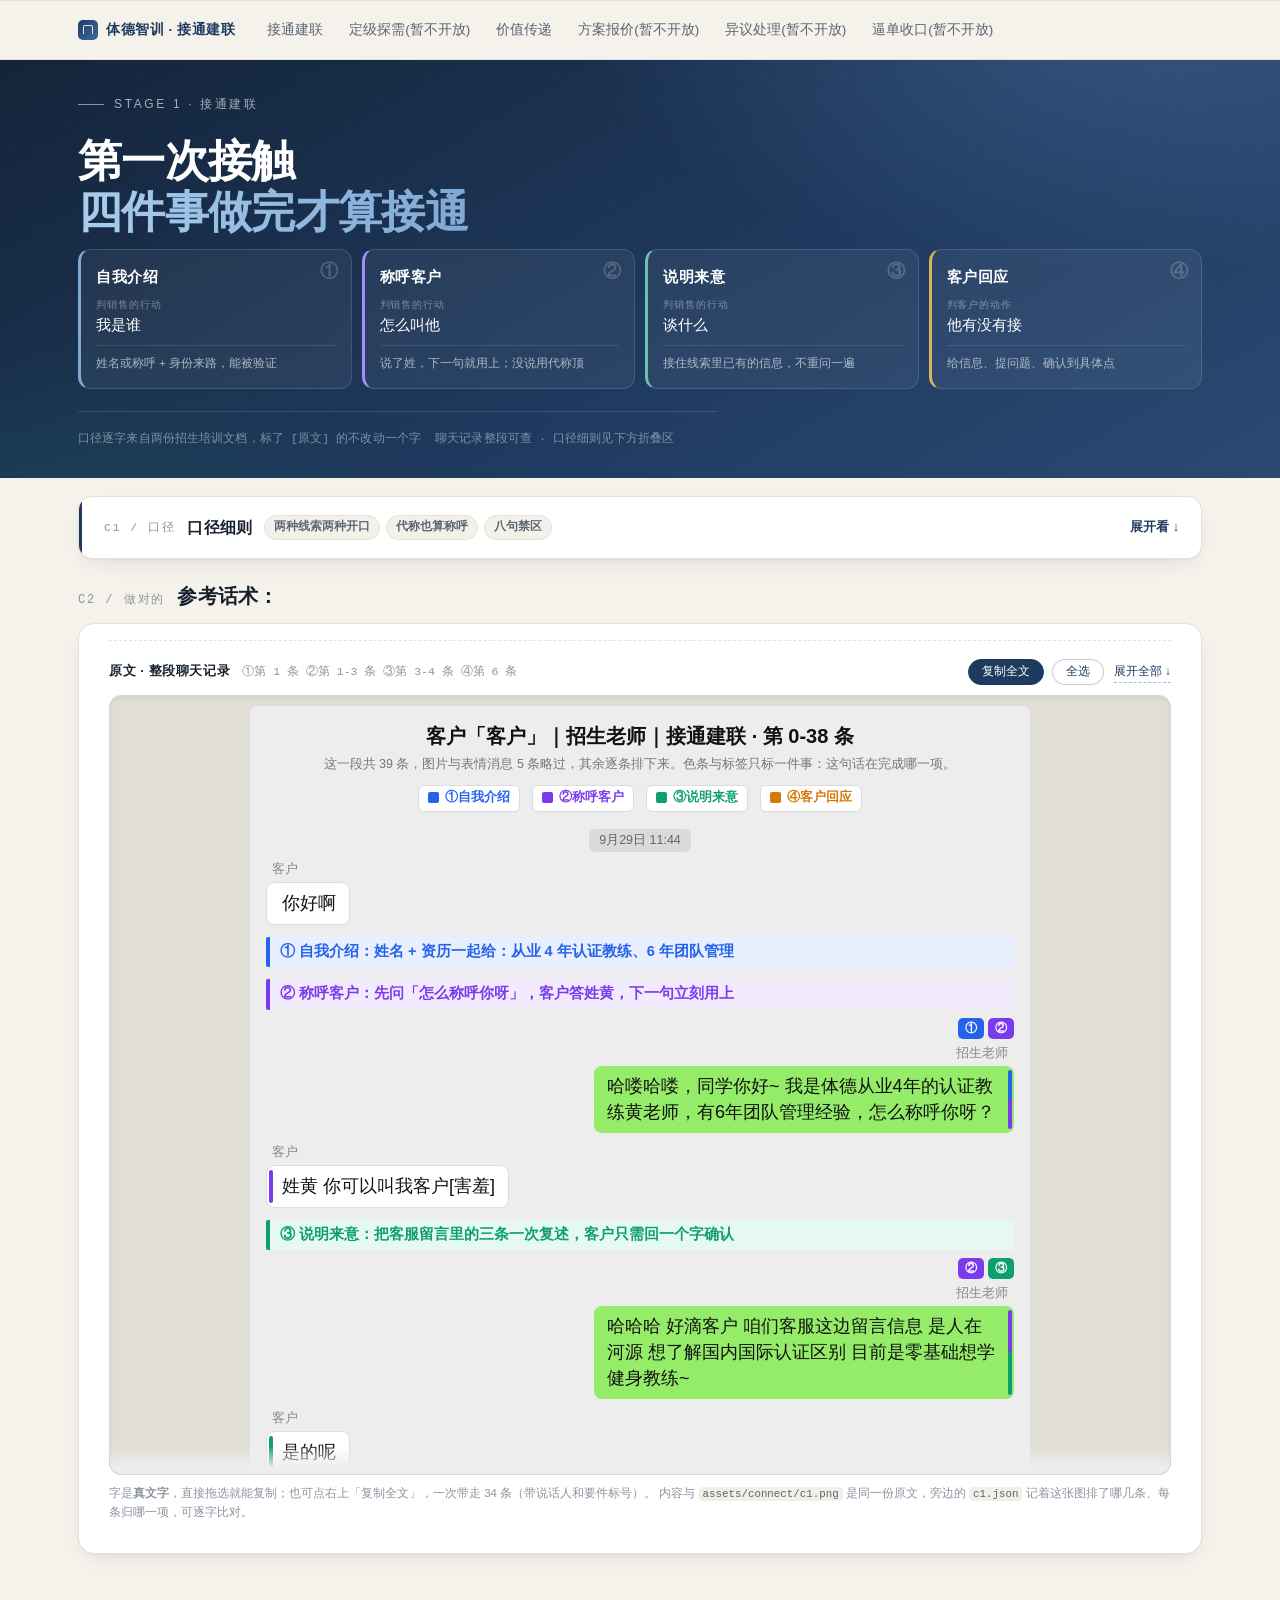
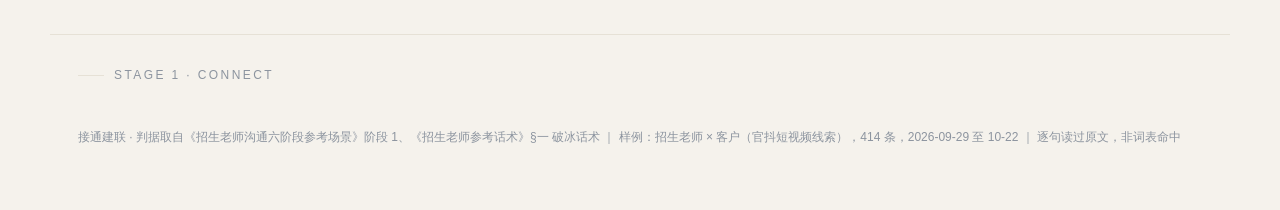
==== commit 3b0f63ea: "update: 更新案例展示页面内容" ====
--- a/index.html
+++ b/index.html
@@ -13,21 +13,19 @@
 <body>
 
 <div class="prov">
-  <div class="prov-in">
-    <p><span class="seg"><b>接通建联</b>　阶段 1 教材页，只留两块：怎么判、做对的</span><span class="seg"><em>口径</em>《招生老师沟通六阶段参考场景》阶段 1 + 《招生老师参考话术》</span></p>
-    <p><span class="seg"><em>判据</em>自我介绍 + 称呼客户 + 说明来意 + 客户有实质回应，四项全有</span><span class="seg"><em>样例</em>招生老师 × 黄小姐，414 条逐句读过</span></p>
-    <p><span class="seg"><em>截图</em>整段聊天记录 + 四要件标注，同名 <code>.json</code> 是渲染侧写</span><span class="seg"><em>回看</em><a href="口径与范本.html">价值传递教材版</a><a href="index.html">主报告</a></span></p>
-  </div>
 </div>
 
 <nav class="nav">
   <div class="nav-in">
     <div class="nav-brand"><i></i><span>体德智训 · 接通建联</span></div>
     <div class="nav-links">
-      <a href="#c-rule">一 · 口径</a>
-      <a href="#c-good">二 · 做对的</a>
+     
+    <a href="index.html">接通建联</a>
+    <a href="">定级探需(暂不开放)</a>
       <a href="价值传递(可用于案例分享).html"> 价值传递</a>
-      <a href="index.html">← 主报告</a>
+      <a href="">方案报价(暂不开放)</a>
+<a href="">异议处理(暂不开放)</a>
+<a href="">逼单收口(暂不开放)</a>
     </div>
   </div>
   <div class="nav-progress"></div>
@@ -137,29 +135,28 @@
 <figure class="mcase-shot cclive" id="live1">
 <input type="checkbox" id="sw1" class="swchk">
 <div class="shotbar"><span class="sbt">原文 · 整段聊天记录</span><span class="sbd">①第 1 条 ②第 1-3 条 ③第 3-4 条 ④第 6 条</span>
-<a class="shotopen" href="assets/connect/c1.png" target="_blank" rel="noopener">看原图 PNG ↗</a>
 <div class="cl-tools">
 <button type="button" class="lcb lcb1" data-lc="chat1">复制全文</button>
 <button type="button" class="lcb" data-lcsel="chat1">全选</button>
 <label class="swtoggle" for="sw1"><span class="t1">展开全部 ↓</span><span class="t2">收起 ↑</span></label>
 </div></div>
-<div class="cl-wrap"><div class="shotwin"><div class="cl-chat" id="chat1" data-cc-head="招生老师 × 黄小姐｜接通建联 · 第 0-38 条（34 条原文）&#10;〔①②③④ = 自我介绍／称呼客户／说明来意／客户回应〕">
-<div class="cl-title">客户「黄小姐」｜招生老师｜接通建联 · 第 0-38 条</div>
+<div class="cl-wrap"><div class="shotwin"><div class="cl-chat" id="chat1" data-cc-head="招生老师 × 客户｜接通建联 · 第 0-38 条（34 条原文）&#10;〔①②③④ = 自我介绍／称呼客户／说明来意／客户回应〕">
+<div class="cl-title">客户「客户」｜招生老师｜接通建联 · 第 0-38 条</div>
 <div class="cl-sub">这一段共 39 条，图片与表情消息 5 条略过，其余逐条排下来。色条与标签只标一件事：这句话在完成哪一项。</div>
 <div class="cl-legend"><span class="cl-lg"><i style="background:#2563EB"></i><b style="color:#2563EB">①自我介绍</b></span><span class="cl-lg"><i style="background:#7C3AED"></i><b style="color:#7C3AED">②称呼客户</b></span><span class="cl-lg"><i style="background:#0E9F6E"></i><b style="color:#0E9F6E">③说明来意</b></span><span class="cl-lg"><i style="background:#D97706"></i><b style="color:#D97706">④客户回应</b></span></div>
 <div class="cl-body">
 <div class="cl-time"><span>9月29日 11:44</span></div>
-<div class="cl-msg c" data-who="黄小姐" data-k=""><div class="cl-nm">黄小姐</div><div class="cl-bub"><i class="cl-bar" style="background:transparent"></i><span class="cl-txt">你好啊</span></div></div>
+<div class="cl-msg c" data-who="客户" data-k=""><div class="cl-nm">客户</div><div class="cl-bub"><i class="cl-bar" style="background:transparent"></i><span class="cl-txt">你好啊</span></div></div>
 <div class="cl-band" style="background:#E8EFFF;border-left-color:#2563EB;color:#2563EB">① 自我介绍：姓名 + 资历一起给：从业 4 年认证教练、6 年团队管理</div>
 <div class="cl-band" style="background:#F2EBFE;border-left-color:#7C3AED;color:#7C3AED">② 称呼客户：先问「怎么称呼你呀」，客户答姓黄，下一句立刻用上</div>
 <div class="cl-msg s" data-who="招生老师" data-k="12"><div class="cl-chips"><span class="cl-chip" style="background:#2563EB">①</span><span class="cl-chip" style="background:#7C3AED">②</span></div><div class="cl-nm">招生老师</div><div class="cl-bub"><i class="cl-bar" style="background:linear-gradient(#2563EB 0 50%,#7C3AED 50% 100%)"></i><span class="cl-txt">哈喽哈喽，同学你好~ 我是体德从业4年的认证教练黄老师，有6年团队管理经验，怎么称呼你呀？</span></div></div>
-<div class="cl-msg c" data-who="黄小姐" data-k="2"><div class="cl-nm">黄小姐</div><div class="cl-bub"><i class="cl-bar" style="background:#7C3AED"></i><span class="cl-txt">姓黄 你可以叫我黄小姐[害羞]</span></div></div>
+<div class="cl-msg c" data-who="客户" data-k="2"><div class="cl-nm">客户</div><div class="cl-bub"><i class="cl-bar" style="background:#7C3AED"></i><span class="cl-txt">姓黄 你可以叫我客户[害羞]</span></div></div>
 <div class="cl-band" style="background:#E6F9F1;border-left-color:#0E9F6E;color:#0E9F6E">③ 说明来意：把客服留言里的三条一次复述，客户只需回一个字确认</div>
-<div class="cl-msg s" data-who="招生老师" data-k="23"><div class="cl-chips"><span class="cl-chip" style="background:#7C3AED">②</span><span class="cl-chip" style="background:#0E9F6E">③</span></div><div class="cl-nm">招生老师</div><div class="cl-bub"><i class="cl-bar" style="background:linear-gradient(#7C3AED 0 50%,#0E9F6E 50% 100%)"></i><span class="cl-txt">哈哈哈 好滴黄小姐 咱们客服这边留言信息 是人在河源 想了解国内国际认证区别 目前是零基础想学健身教练~</span></div></div>
-<div class="cl-msg c" data-who="黄小姐" data-k="3"><div class="cl-nm">黄小姐</div><div class="cl-bub"><i class="cl-bar" style="background:#0E9F6E"></i><span class="cl-txt">是的呢</span></div></div>
+<div class="cl-msg s" data-who="招生老师" data-k="23"><div class="cl-chips"><span class="cl-chip" style="background:#7C3AED">②</span><span class="cl-chip" style="background:#0E9F6E">③</span></div><div class="cl-nm">招生老师</div><div class="cl-bub"><i class="cl-bar" style="background:linear-gradient(#7C3AED 0 50%,#0E9F6E 50% 100%)"></i><span class="cl-txt">哈哈哈 好滴客户 咱们客服这边留言信息 是人在河源 想了解国内国际认证区别 目前是零基础想学健身教练~</span></div></div>
+<div class="cl-msg c" data-who="客户" data-k="3"><div class="cl-nm">客户</div><div class="cl-bub"><i class="cl-bar" style="background:#0E9F6E"></i><span class="cl-txt">是的呢</span></div></div>
 <div class="cl-msg s" data-who="招生老师" data-k=""><div class="cl-nm">招生老师</div><div class="cl-bub"><i class="cl-bar" style="background:transparent"></i><span class="cl-txt">可以呢 你平时有健身的习惯不？健身多久啦~</span></div></div>
 <div class="cl-band" style="background:#FFF4DF;border-left-color:#D97706;color:#D97706">④ 客户回应：不是「嗯哦」，是确认完自己抛出问题</div>
-<div class="cl-msg c" data-who="黄小姐" data-k="4"><div class="cl-chips"><span class="cl-chip" style="background:#D97706">④</span></div><div class="cl-nm">黄小姐</div><div class="cl-bub"><i class="cl-bar" style="background:#D97706"></i><span class="cl-txt">你们从零基础到拿证需要多久</span></div></div>
+<div class="cl-msg c" data-who="客户" data-k="4"><div class="cl-chips"><span class="cl-chip" style="background:#D97706">④</span></div><div class="cl-nm">客户</div><div class="cl-bub"><i class="cl-bar" style="background:#D97706"></i><span class="cl-txt">你们从零基础到拿证需要多久</span></div></div>
 <div class="cl-note">【结论】四要件在开场 6 句内全部成立：第 1 句自我介绍 + 问称呼，第 3 句用上客户给的姓、同时把留言三条复述确认，第 6 句客户自己抛问题——建联结束，需求沟通开始。</div>
 </div>
 </div></div><i class="cl-fade" aria-hidden="true"></i></div>
@@ -172,7 +169,7 @@
 
 <footer class="foot">
   <div class="eyebrow">Stage 1 · Connect</div>
-  <p>接通建联 · 判据取自《招生老师沟通六阶段参考场景》阶段 1、《招生老师参考话术》§一 破冰话术 ｜ 样例：招生老师 × 黄小姐（官抖短视频线索），414 条，2026-09-29 至 10-22 ｜ 逐句读过原文，非词表命中</p>
+  <p>接通建联 · 判据取自《招生老师沟通六阶段参考场景》阶段 1、《招生老师参考话术》§一 破冰话术 ｜ 样例：招生老师 × 客户（官抖短视频线索），414 条，2026-09-29 至 10-22 ｜ 逐句读过原文，非词表命中</p>
 </footer>
 
 <div class="lb" id="lb">
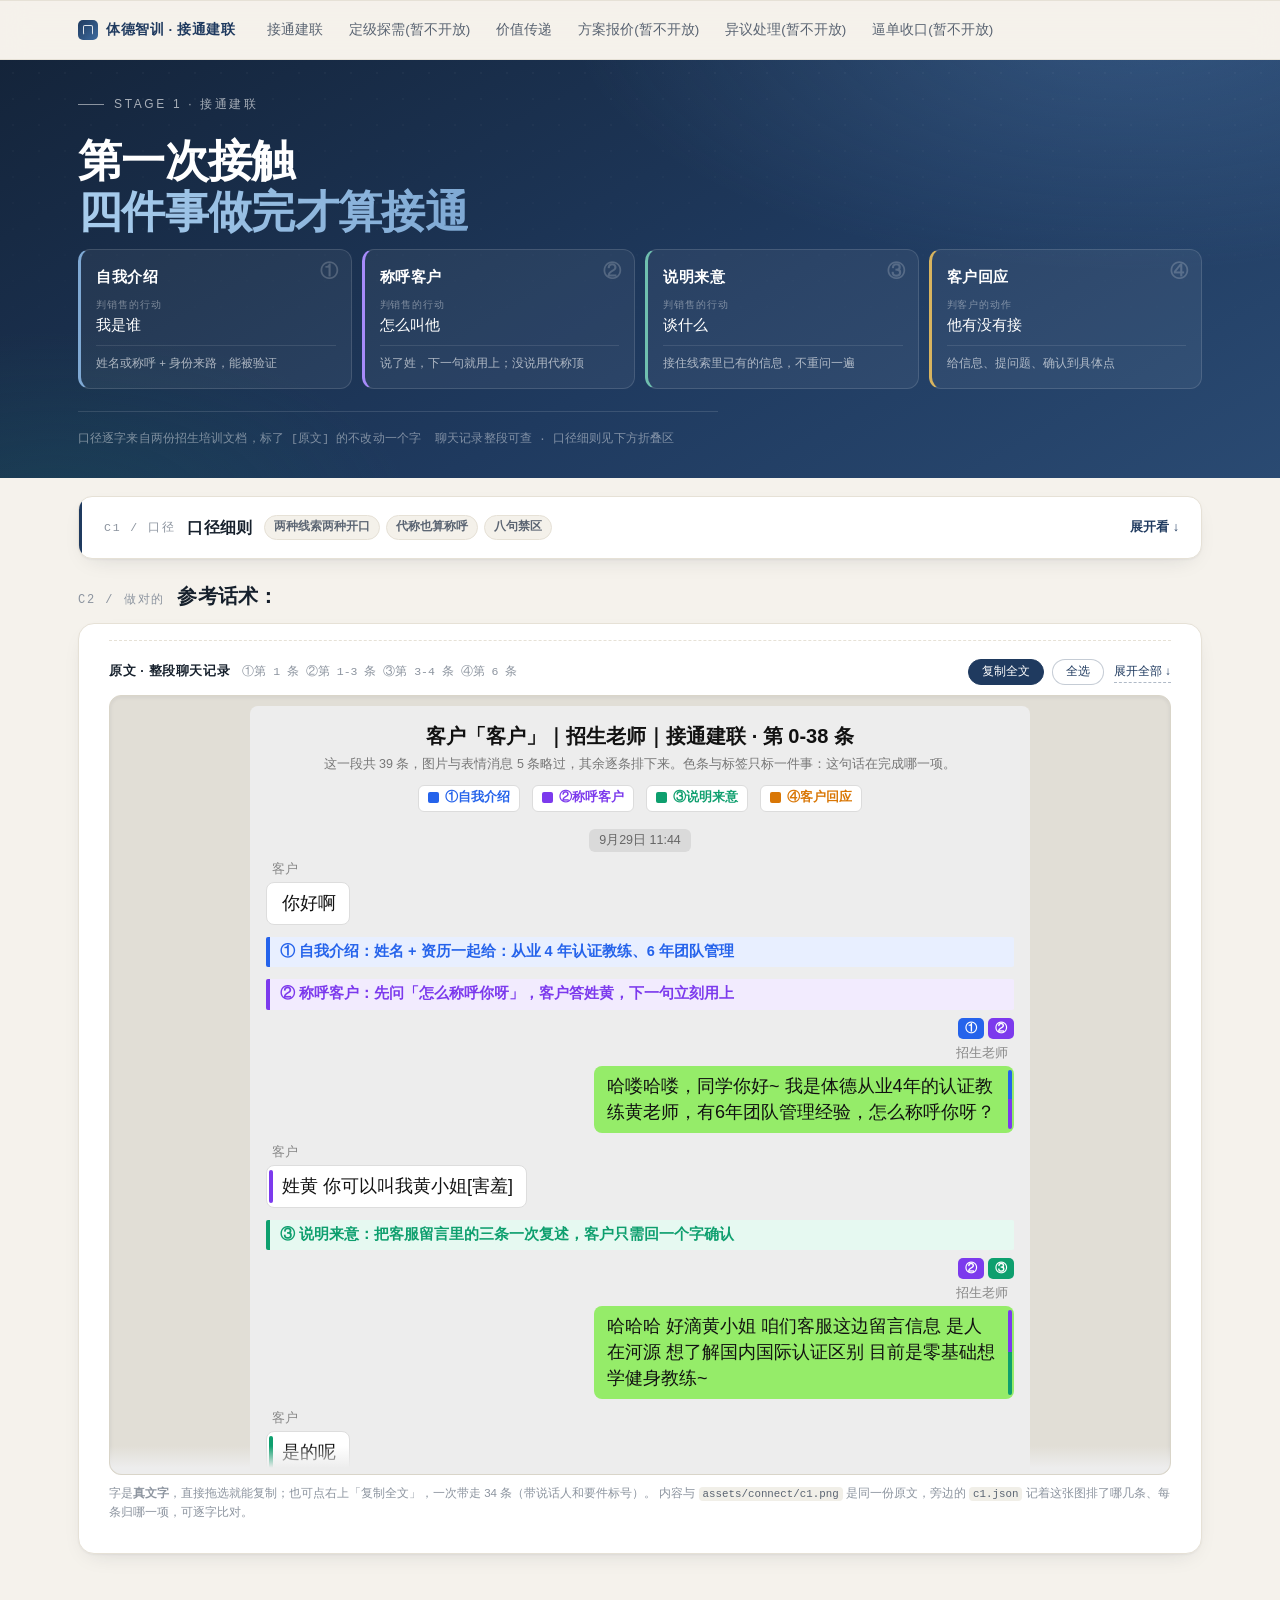
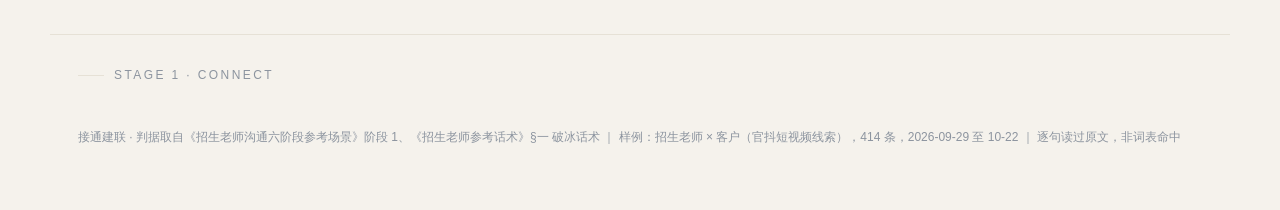
==== commit dc5981ae: "说明" ====
--- a/index.html
+++ b/index.html
@@ -150,9 +150,9 @@
 <div class="cl-band" style="background:#E8EFFF;border-left-color:#2563EB;color:#2563EB">① 自我介绍：姓名 + 资历一起给：从业 4 年认证教练、6 年团队管理</div>
 <div class="cl-band" style="background:#F2EBFE;border-left-color:#7C3AED;color:#7C3AED">② 称呼客户：先问「怎么称呼你呀」，客户答姓黄，下一句立刻用上</div>
 <div class="cl-msg s" data-who="招生老师" data-k="12"><div class="cl-chips"><span class="cl-chip" style="background:#2563EB">①</span><span class="cl-chip" style="background:#7C3AED">②</span></div><div class="cl-nm">招生老师</div><div class="cl-bub"><i class="cl-bar" style="background:linear-gradient(#2563EB 0 50%,#7C3AED 50% 100%)"></i><span class="cl-txt">哈喽哈喽，同学你好~ 我是体德从业4年的认证教练黄老师，有6年团队管理经验，怎么称呼你呀？</span></div></div>
-<div class="cl-msg c" data-who="客户" data-k="2"><div class="cl-nm">客户</div><div class="cl-bub"><i class="cl-bar" style="background:#7C3AED"></i><span class="cl-txt">姓黄 你可以叫我客户[害羞]</span></div></div>
+<div class="cl-msg c" data-who="客户" data-k="2"><div class="cl-nm">客户</div><div class="cl-bub"><i class="cl-bar" style="background:#7C3AED"></i><span class="cl-txt">姓黄 你可以叫我黄小姐[害羞]</span></div></div>
 <div class="cl-band" style="background:#E6F9F1;border-left-color:#0E9F6E;color:#0E9F6E">③ 说明来意：把客服留言里的三条一次复述，客户只需回一个字确认</div>
-<div class="cl-msg s" data-who="招生老师" data-k="23"><div class="cl-chips"><span class="cl-chip" style="background:#7C3AED">②</span><span class="cl-chip" style="background:#0E9F6E">③</span></div><div class="cl-nm">招生老师</div><div class="cl-bub"><i class="cl-bar" style="background:linear-gradient(#7C3AED 0 50%,#0E9F6E 50% 100%)"></i><span class="cl-txt">哈哈哈 好滴客户 咱们客服这边留言信息 是人在河源 想了解国内国际认证区别 目前是零基础想学健身教练~</span></div></div>
+<div class="cl-msg s" data-who="招生老师" data-k="23"><div class="cl-chips"><span class="cl-chip" style="background:#7C3AED">②</span><span class="cl-chip" style="background:#0E9F6E">③</span></div><div class="cl-nm">招生老师</div><div class="cl-bub"><i class="cl-bar" style="background:linear-gradient(#7C3AED 0 50%,#0E9F6E 50% 100%)"></i><span class="cl-txt">哈哈哈 好滴黄小姐 咱们客服这边留言信息 是人在河源 想了解国内国际认证区别 目前是零基础想学健身教练~</span></div></div>
 <div class="cl-msg c" data-who="客户" data-k="3"><div class="cl-nm">客户</div><div class="cl-bub"><i class="cl-bar" style="background:#0E9F6E"></i><span class="cl-txt">是的呢</span></div></div>
 <div class="cl-msg s" data-who="招生老师" data-k=""><div class="cl-nm">招生老师</div><div class="cl-bub"><i class="cl-bar" style="background:transparent"></i><span class="cl-txt">可以呢 你平时有健身的习惯不？健身多久啦~</span></div></div>
 <div class="cl-band" style="background:#FFF4DF;border-left-color:#D97706;color:#D97706">④ 客户回应：不是「嗯哦」，是确认完自己抛出问题</div>
